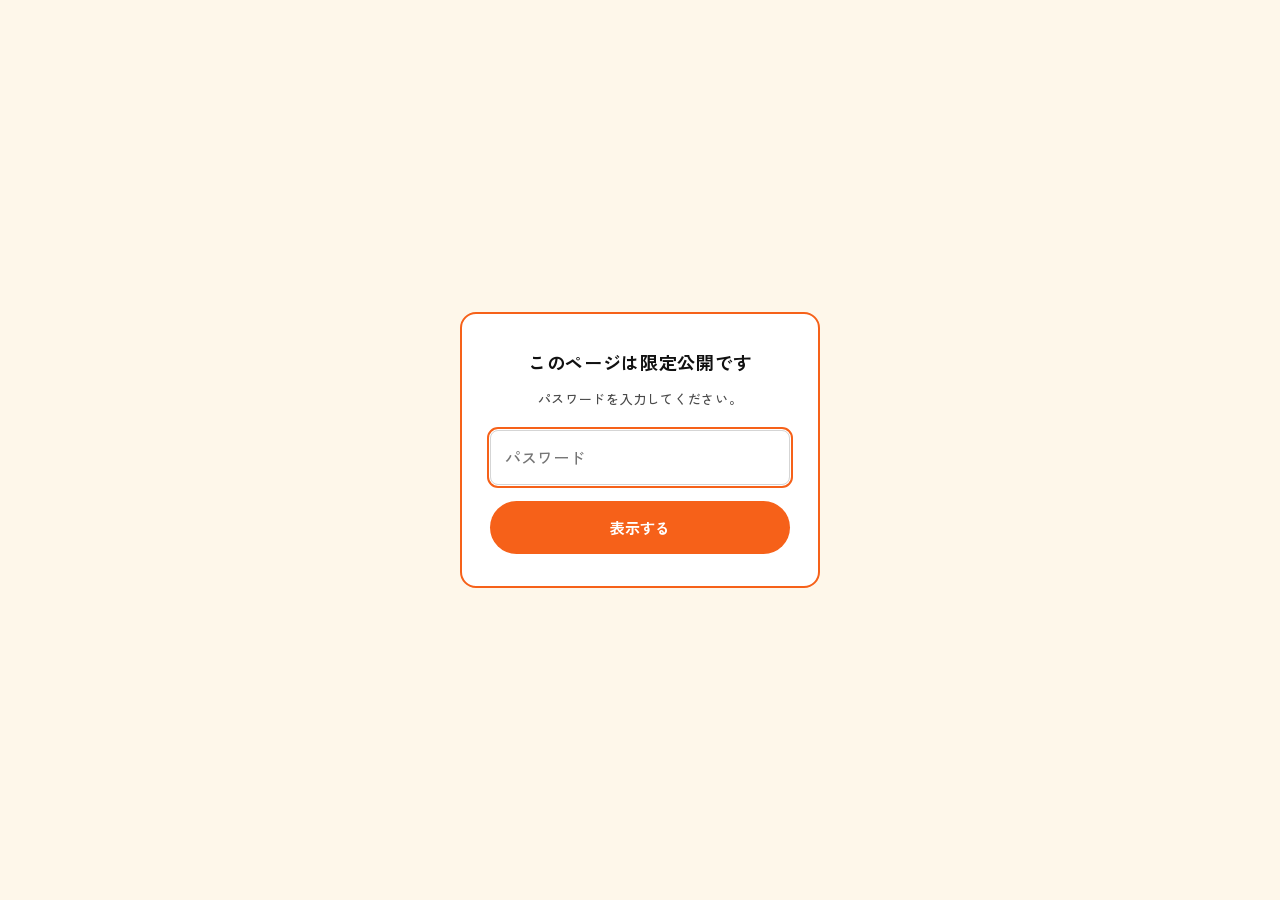
==== index.html @ 532c740f "ランディングページ制作課題の初回コミット" ====
<!DOCTYPE html>
<html lang="ja">

<head>
    <meta charset="UTF-8">
    <meta name="viewport" content="width=device-width, initial-scale=1">
    <meta http-equiv="Cache-Control" content="no-cache, no-store, must-revalidate">
    <meta http-equiv="Pragma" content="no-cache">
    <meta http-equiv="Expires" content="0">
    <!-- 限定公開のため検索エンジンには載せない -->
    <meta name="robots" content="noindex, nofollow">
    <title>キャリアトレーナーズ｜国家資格キャリアコンサルタント 実技試験対策</title>
    <meta name="description" content="国家資格キャリアコンサルタントの実技試験対策を、オンラインで1対1。50分の本番形式の練習と録画の振り返りで、合格に近づきます。">

    <!-- 和文は Zen Kaku Gothic New、数字は Inter（デザインの Google Sans Flex の代替） -->
    <link rel="preconnect" href="https://fonts.googleapis.com">
    <link rel="preconnect" href="https://fonts.gstatic.com" crossorigin>
    <link href="https://fonts.googleapis.com/css2?family=Inter:wght@400;700&family=Zen+Kaku+Gothic+New:wght@400;500;700;900&display=swap" rel="stylesheet">

    <!-- 簡易パスワードゲート（本体より先に読み込む） -->
    <link rel="stylesheet" href="css/components/gate.css?v=1">
    <script src="js/gate.js?v=1"></script>

    <!-- CSS は「土台 → レイアウト → 部品 → セクション」の順に読み込む -->
    <link rel="stylesheet" href="css/base/reset.css?v=2">
    <link rel="stylesheet" href="css/base/variables.css?v=2">
    <link rel="stylesheet" href="css/base/base.css?v=2">
    <link rel="stylesheet" href="css/layout/container.css?v=2">
    <link rel="stylesheet" href="css/layout/header.css?v=2">
    <link rel="stylesheet" href="css/layout/footer.css?v=2">
    <link rel="stylesheet" href="css/components/button.css?v=2">
    <link rel="stylesheet" href="css/components/section-title.css?v=2">
    <link rel="stylesheet" href="css/sections/hero.css?v=2">
    <link rel="stylesheet" href="css/sections/worry.css?v=2">
    <link rel="stylesheet" href="css/sections/solve.css?v=2">
    <link rel="stylesheet" href="css/sections/support.css?v=2">
    <link rel="stylesheet" href="css/sections/flow.css?v=2">
    <link rel="stylesheet" href="css/sections/plan.css?v=2">
    <link rel="stylesheet" href="css/sections/trainer.css?v=2">
    <link rel="stylesheet" href="css/sections/faq.css?v=2">
    <link rel="stylesheet" href="css/sections/schedule.css?v=2">
    <link rel="stylesheet" href="css/sections/cta.css?v=2">
    <link rel="stylesheet" href="css/sections/recruit.css">
</head>

<body>
    <!-- ======================================================================
         ヘッダー
         ====================================================================== -->
    <header class="header">
        <div class="header__inner">
            <a class="header__logo" href="#">キャリアトレーナーズ</a>

            <nav class="header__nav" id="global-nav" aria-label="メインナビゲーション">
                <ul class="header__list">
                    <li><a class="header__link" href="#flow">ご利用の流れ</a></li>
                    <li><a class="header__link" href="#plan">料金</a></li>
                    <li><a class="header__link" href="#faq">Q&amp;A</a></li>
                    <li><a class="header__link" href="#recruit">お問い合わせ</a></li>
                </ul>
                <a class="button button--pill header__cta" href="#cta">
                    <svg class="button__icon" viewBox="0 0 24 24" aria-hidden="true">
                        <path d="M10 11a4 4 0 1 0 0-8 4 4 0 0 0 0 8Z" />
                        <path d="M3 21v-1a6 6 0 0 1 6-6h2" />
                        <path d="M18 14v6M15 17h6" />
                    </svg>
                    登録してはじめる
                </a>
            </nav>

            <button class="header__toggle" type="button" aria-controls="global-nav" aria-expanded="false">
                <span class="header__toggle-bar"></span>
                <span class="header__toggle-bar"></span>
                <span class="header__toggle-bar"></span>
                <span class="visually-hidden">メニューを開く</span>
            </button>
        </div>
    </header>

    <main>
        <!-- ==================================================================
             ヒーロー
             ================================================================== -->
        <section class="hero">
            <img class="hero__photo" src="images/hero/hero.jpg" alt="オンラインで実技試験の練習をするキャリアコンサルタントと受講者" width="1920" height="1280">
            <div class="hero__shape" aria-hidden="true"></div>

            <!-- SPのみ。黄色い図形を下げても人物が隠れないよう、
                 hero.jpg から人物だけを切り抜いた画像を図形の上に重ねる -->
            <img class="hero__woman" src="images/hero/hero_woman.webp" alt="" aria-hidden="true" width="1326" height="859">

            <div class="hero__inner">
                <!-- 文字とブレースが一体の素材。文言は alt で読み上げ・検索に残す -->
                <img class="hero__brace" src="images/hero/hero-brace.svg" alt="国家資格キャリアコンサルタント 実技試験対策" width="385" height="150">

                <h1 class="hero__title">
                    <span class="hero__title-line">練習を<span class="hero__title-strong">重ねる</span>ほど、</span>
                    <span class="hero__title-line"><span class="hero__title-strong hero__title-accent">合格</span>が見えてくる。</span>
                </h1>
                <img class="hero__sparkle" src="images/hero/キラキラ.svg" alt="" width="125" height="148" aria-hidden="true">

                <ul class="hero__badges">
                    <li class="hero__badge">
                        <p class="hero__badge-label">いつでもどこでも</p>
                        <p class="hero__badge-value">オンライン<span class="hero__badge-unit">で</span></p>
                    </li>
                    <li class="hero__badge">
                        <p class="hero__badge-label">録画を見返して</p>
                        <p class="hero__badge-value">何度も復習</p>
                    </li>
                    <li class="hero__badge hero__badge--price">
                        <p class="hero__badge-label">3回プランなら</p>
                        <p class="hero__badge-value"><span class="num">¥3,333</span><span class="hero__badge-unit">/1回</span></p>
                    </li>
                </ul>
            </div>
        </section>

        <!-- ==================================================================
             こんなお悩み、ございませんか？
             ================================================================== -->
        <section class="worry">
            <div class="container">
                <h2 class="worry__title">
                    <span class="worry__title-highlight">
                        こんなお悩み、
                        <img class="worry__title-deco" src="images/common/title-wave_worry.svg" alt="" aria-hidden="true">
                    </span>
                    <br class="u-sp-only">ございませんか？
                </h2>

                <!-- PCは「大きなブロブ＋中央に2人」、SPは「女性のかたまり／男性のかたまり」の
                     上下2段。どちらの組み方にもできるよう、人物ごとにグループでくくっている -->
                <div class="worry__body">
                    <div class="worry__blob" aria-hidden="true"></div>

                    <div class="worry__group worry__group--woman">
                        <img class="worry__figure" src="images/worry/worry-woman.svg" alt="練習相手がいないことに悩む女性のイラスト" width="130" height="439">
                        <p class="worry__item worry__item--left">
                            <span class="worry__line">ロールプレイって一人じゃ</span><br>
                            <span class="worry__line">練習のしようがない…</span>
                        </p>
                        <p class="worry__item worry__item--left">
                            <span class="worry__line">勉強会に行きたいけど、</span><br>
                            <span class="worry__line">遠いし、日程も合わなくて</span>
                        </p>
                    </div>

                    <div class="worry__group worry__group--man">
                        <img class="worry__figure" src="images/worry/worry-man.svg" alt="本番に不安を感じる男性のイラスト" width="136" height="454">
                        <p class="worry__item worry__item--right">
                            <span class="worry__line">自分の傾聴、これであってる？</span><br>
                            <span class="worry__line">誰かに見てほしい</span>
                        </p>
                        <p class="worry__item worry__item--right">
                            <span class="worry__line">本番でちゃんと話せるか、</span><br>
                            <span class="worry__line">正直怖い</span>
                        </p>
                    </div>
                </div>
            </div>
        </section>

        <!-- ==================================================================
             お悩み解決の帯
             ================================================================== -->
        <section class="solve has-notch is-rounded-top">
            <img class="solve__bulb" src="images/common/solve-bulb.svg" alt="" width="34" height="49" aria-hidden="true">
            <span class="solve__rivet solve__rivet--left" aria-hidden="true"></span>
            <span class="solve__rivet solve__rivet--right" aria-hidden="true"></span>
            <p class="solve__text">そのお悩み、<br class="u-sp-only"><span class="solve__brand">キャリアトレーナーズ</span>が解決します！</p>
        </section>

        <!-- ==================================================================
             実技試験対策（3つの強み）
             ================================================================== -->
        <section class="support has-notch has-notch-top is-rounded-top" id="support">
            <div class="container">
                <div class="support__heading">
                    <!-- 文字とあしらいが一体の素材。文言は alt で読み上げ・検索に残す -->
                    <img class="support__eyebrow" src="images/support/support-eyebrow.svg" alt="気軽に" width="175" height="118">
                    <h2 class="support__title">実技試験対策</h2>
                    <p class="support__lead"><span class="support__lead-line">「合格」を確信に変える、</span><span class="support__lead-line">実践型オンライントレーニングを提供します</span></p>
                </div>

                <ul class="support__cards">
                    <li class="support__card">
                        <img class="support__card-image" src="images/support/support-01.jpg" alt="自宅のリビングでノートパソコンに向かう女性" width="749" height="500" loading="lazy">
                        <div class="support__card-body">
                            <h3 class="support__card-title">自宅・空き時間で</h3>
                            <p class="support__card-text">いつでも・どこでも、自分のライフスタイルに合わせて効率よく受講できます。</p>
                        </div>
                    </li>
                    <li class="support__card">
                        <img class="support__card-image" src="images/support/support-02.jpg" alt="資料を手に説明するキャリアコンサルタント" width="750" height="500" loading="lazy">
                        <div class="support__card-body">
                            <h3 class="support__card-title">1対1で実技練習</h3>
                            <p class="support__card-text">経験豊富な国家資格キャリアコンサルタントが、本番形式でより実践的な練習を行います。</p>
                        </div>
                    </li>
                    <li class="support__card">
                        <img class="support__card-image" src="images/support/support-03.jpg" alt="タブレットで録画を見返す男性" width="750" height="500" loading="lazy">
                        <div class="support__card-body">
                            <h3 class="support__card-title">録画で振り返り</h3>
                            <p class="support__card-text">録画と講師からのフィードバックで練習を振り返り。次へ繋げるには復習が大切です。</p>
                        </div>
                    </li>
                </ul>

                <div class="support__banner-wrap">
                    <div class="support__banner">
                        <p class="support__banner-text"><span class="support__lead-line">キャリアコンサルティング協議会、</span><span class="support__lead-line">JCDA の両団体の実技試験に対応しています</span></p>
                    </div>
                    <img class="support__banner-illust" src="images/support/support-people.svg" alt="" width="253" height="292" aria-hidden="true" loading="lazy">
                </div>
            </div>
        </section>

        <!-- ==================================================================
             ご利用の流れ
             ================================================================== -->
        <section class="flow" id="flow">
            <div class="container">
                <h2 class="section-title section-title--marker">
                    ご利用の流れ
                    <img class="section-title__deco" src="images/common/title-marker.svg" alt="" aria-hidden="true">
                </h2>

                <!-- 矢印・人物・楕円は Figma のパスをそのままSVGに、文字はHTMLで重ねる -->
                <div class="flow__figure">
                    <div class="flow__diagram">
                        <p class="flow__tag">
                            まずはご登録
                            <span class="flow__tag-note">初めての方はご登録から</span>
                        </p>

                        <div class="flow__art-wrap">
                            <p class="flow__lead"><span class="flow__lead-line">繰り返しの練習で、</span><span class="flow__lead-line">合格へグッと近づく。</span></p>

                            <!-- ラベルはSVG内の楕円の中心に重ねる。基準はこの枠 -->
                            <div class="flow__art-frame">
                                <!-- SPは配置を組み替えた専用の図に差し替える -->
                                <picture>
                                    <source media="(max-width: 767px)" srcset="images/flow/flow-sp.svg" width="402" height="471">
                                    <img class="flow__art" src="images/flow/flow-art.svg" alt="" width="1000" height="645" aria-hidden="true" loading="lazy">
                                </picture>

                                <ol class="flow__steps">
                                    <li class="flow__step flow__step--1">
                                        <span class="flow__step-head"><span class="num flow__step-num">1</span>予約</span>
                                        <span class="flow__step-note">日時を選ぶ</span>
                                    </li>
                                    <li class="flow__step flow__step--2">
                                        <span class="flow__step-head"><span class="num flow__step-num">2</span>講師とマッチ</span>
                                        <span class="flow__step-note">URLが届く</span>
                                    </li>
                                    <li class="flow__step flow__step--3">
                                        <span class="flow__step-head"><span class="num flow__step-num">3</span>練習</span>
                                        <span class="flow__step-note">50分・本番形式</span>
                                    </li>
                                    <li class="flow__step flow__step--4">
                                        <span class="flow__step-head"><span class="num flow__step-num">4</span>振り返り</span>
                                        <span class="flow__step-note">フィードバックと<br>録画で振り返り</span>
                                    </li>
                                </ol>
                            </div>
                        </div>
                    </div>
                </div>
            </div>
        </section>

        <!-- ==================================================================
             プラン・料金
             ================================================================== -->
        <section class="plan has-notch has-notch-top is-rounded-top" id="plan">
            <div class="container">
                <h2 class="section-title section-title--wave">
                    プラン・料金
                    <img class="section-title__deco" src="images/common/title-wave.svg" alt="" aria-hidden="true">
                </h2>

                <div class="plan__cards">
                    <article class="plan__card">
                        <img class="plan__deco plan__deco--left" src="images/plan/plan-deco-left.svg" alt="" width="191" height="272" aria-hidden="true" loading="lazy">
                        <h3 class="plan__name">単発プラン</h3>
                        <p class="plan__price">
                            <span class="num plan__price-amount">5,000</span><span class="plan__price-unit">円</span><span class="plan__price-times">/1回</span>
                        </p>
                        <ul class="plan__list">
                            <li>オンライン実技演習50分（1回）</li>
                            <li>講師との相互フィードバック</li>
                            <li>録画で振り返り</li>
                        </ul>
                        <p class="plan__action">
                            <a class="button button--block" href="#cta">登録してはじめる</a>
                        </p>
                    </article>

                    <article class="plan__card plan__card--recommended">
                        <img class="plan__badge" src="images/common/おすすめマーク.svg" alt="おすすめ" width="127" height="127">
                        <h3 class="plan__name">3回プラン</h3>
                        <p class="plan__price">
                            <span class="num plan__price-amount">10,000</span><span class="plan__price-unit">円</span><span class="plan__price-times">/3回</span>
                        </p>
                        <ul class="plan__list">
                            <li>オンライン実技演習50分×3回</li>
                            <li>講師との相互フィードバック</li>
                            <li>録画で振り返り</li>
                            <li>練習を重ねて着実に合格へ</li>
                        </ul>
                        <p class="plan__action">
                            <a class="button button--block button--block-accent" href="#cta">登録してはじめる</a>
                        </p>
                        <img class="plan__deco plan__deco--steps" src="images/plan/plan-deco-steps.svg" alt="" width="277" height="146" aria-hidden="true" loading="lazy">
                    </article>
                </div>
            </div>
        </section>

        <!-- ==================================================================
             講師紹介
             ================================================================== -->
        <section class="trainer" id="trainer">
            <div class="container">
                <h2 class="section-title section-title--marker">
                    講師紹介
                    <img class="section-title__deco" src="images/common/title-marker.svg" alt="" aria-hidden="true">
                </h2>
                <p class="section-lead">本番を知る講師が、あなたの練習相手です</p>

                <div class="trainer__carousel" data-carousel data-carousel-sp-start="1">
                    <button class="trainer__arrow trainer__arrow--prev" type="button" data-carousel-prev>
                        <span class="visually-hidden">前の講師を見る</span>
                    </button>

                    <div class="trainer__viewport">
                        <ul class="trainer__list" data-carousel-track>
                            <li class="trainer__item">
                                <article class="trainer__card">
                                    <img class="trainer__photo" src="images/trainer/trainer-01.jpg" alt="講師Aの顔写真" width="440" height="440" loading="lazy">
                                    <h3 class="trainer__name">講師A</h3>
                                    <p class="trainer__comment">「講師コメント講師コメント講師コメント講師コメント講師コメント講師コメ」</p>
                                </article>
                            </li>
                            <li class="trainer__item">
                                <article class="trainer__card">
                                    <img class="trainer__photo" src="images/trainer/trainer-02.jpg" alt="佐藤 奈緒子講師の顔写真" width="341" height="341" loading="lazy">
                                    <h3 class="trainer__name">佐藤　奈緒子</h3>
                                    <p class="trainer__comment">「講師コメント講師コメント講師コメント講師コメント講師コメント講師コメ」</p>
                                </article>
                            </li>
                            <li class="trainer__item">
                                <article class="trainer__card">
                                    <img class="trainer__photo" src="images/trainer/trainer-03.jpg" alt="講師Bの顔写真" width="320" height="320" loading="lazy">
                                    <h3 class="trainer__name">講師B</h3>
                                    <p class="trainer__comment">「講師コメント講師コメント講師コメント講師コメント講師コメント講師コメ」</p>
                                </article>
                            </li>
                        </ul>
                    </div>

                    <button class="trainer__arrow trainer__arrow--next" type="button" data-carousel-next>
                        <span class="visually-hidden">次の講師を見る</span>
                    </button>
                </div>
            </div>
        </section>

        <!-- ==================================================================
             よくある質問
             ================================================================== -->
        <section class="faq has-notch has-notch-top is-rounded-top" id="faq">
            <img class="faq__back" src="images/common/Q&amp;A_back.svg" alt="" aria-hidden="true" loading="lazy">
            <div class="container container--narrow">
                <h2 class="faq__title">
                    よくある質問
                    <img class="faq__title-icon" src="images/common/faq-icon.svg" alt="" width="111" height="90" aria-hidden="true">
                </h2>
                <p class="section-lead">はじめての方が気になりやすい点をまとめました</p>

                <div class="faq__list">
                    <details class="faq__item" open>
                        <summary class="faq__question">
                            <span class="faq__mark faq__mark--q" aria-hidden="true">Q</span>
                            スマホやタブレットでも参加できますか？
                            <svg class="faq__chevron" viewBox="0 0 24 24" aria-hidden="true">
                                <path d="m6 9 6 6 6-6" />
                            </svg>
                        </summary>
                        <div class="faq__answer">
                            <span class="faq__mark faq__mark--a" aria-hidden="true">A</span>
                            <p>実技試験では相談者を尊重する態度などを含めた所作も問われるポイントのひとつです。スマホではなくPCやタブレットなどのモニターの大きいデバイスをお使いください。</p>
                        </div>
                    </details>

                    <details class="faq__item">
                        <summary class="faq__question">
                            <span class="faq__mark faq__mark--q" aria-hidden="true">Q</span>
                            1回だけの利用でも大丈夫ですか？
                            <svg class="faq__chevron" viewBox="0 0 24 24" aria-hidden="true">
                                <path d="m6 9 6 6 6-6" />
                            </svg>
                        </summary>
                        <div class="faq__answer">
                            <span class="faq__mark faq__mark--a" aria-hidden="true">A</span>
                            <p>はい、単発プランをご用意しています。まずは1回試していただき、続けたい場合に3回プランへお切り替えいただけます。</p>
                        </div>
                    </details>

                    <details class="faq__item">
                        <summary class="faq__question">
                            <span class="faq__mark faq__mark--q" aria-hidden="true">Q</span>
                            1回の練習はどのくらいの時間ですか？
                            <svg class="faq__chevron" viewBox="0 0 24 24" aria-hidden="true">
                                <path d="m6 9 6 6 6-6" />
                            </svg>
                        </summary>
                        <div class="faq__answer">
                            <span class="faq__mark faq__mark--a" aria-hidden="true">A</span>
                            <p>1回あたり50分です。本番形式のロールプレイに加えて、講師との相互フィードバックの時間を含みます。</p>
                        </div>
                    </details>
                </div>
            </div>
        </section>

        <!-- ==================================================================
             試験日程
             ================================================================== -->
        <section class="schedule" id="schedule">
            <div class="container">
                <h2 class="section-title section-title--marker">
                    試験日程
                    <img class="section-title__deco" src="images/common/title-marker.svg" alt="" aria-hidden="true">
                </h2>
                <p class="section-lead">受ける日が決まれば、あとは練習を重ねるだけ。<br class="u-sp-only">まずは日程の確認から。</p>

                <div class="schedule__cards">
                    <!-- SPでは直近の1枚だけ開いた状態にし、もう片方は押すと開く。
                         PCは script.js が常に open を維持するので2枚とも開いたまま -->
                    <details class="schedule__card" data-schedule-card open>
                        <summary class="schedule__card-head">
                            <h3 class="schedule__card-title">
                                <svg class="schedule__card-icon" viewBox="0 0 24 24" aria-hidden="true">
                                    <rect x="3" y="5" width="18" height="16" rx="2" />
                                    <path d="M3 10h18M8 3v4M16 3v4" />
                                </svg>
                                第32回試験日程
                            </h3>
                        </summary>
                        <div class="schedule__card-body">
                            <div class="schedule__row">
                                <p class="schedule__exam">学科・論述試験</p>
                                <div class="schedule__detail">
                                    <span class="schedule__tag">両団体共通</span>
                                    <p class="schedule__date"><span class="schedule__date-year"><span class="num">2026</span>年</span> <span class="num">7</span>月<span class="num">5</span>日<span class="schedule__date-day">（日）</span></p>
                                </div>
                            </div>

                            <div class="schedule__row">
                                <p class="schedule__exam">実技面接試験</p>
                                <div class="schedule__detail">
                                    <div class="schedule__detail-line">
                                        <a class="schedule__tag schedule__tag--link" href="https://www.career-kentei.org/" target="_blank" rel="noopener">
                                            キャリアコンサルティング協議会
                                            <svg class="schedule__tag-icon" viewBox="0 0 24 24" aria-hidden="true">
                                                <path d="M14 4h6v6M20 4l-8 8" />
                                                <path d="M18 14v5a1 1 0 0 1-1 1H5a1 1 0 0 1-1-1V7a1 1 0 0 1 1-1h5" />
                                            </svg>
                                        </a>
                                        <p class="schedule__dates"><span class="num">7/10・11・12・18・19・20</span></p>
                                    </div>
                                    <div class="schedule__detail-line">
                                        <a class="schedule__tag schedule__tag--link" href="https://www.jcda-careerex.org/" target="_blank" rel="noopener">
                                            JCDA
                                            <svg class="schedule__tag-icon" viewBox="0 0 24 24" aria-hidden="true">
                                                <path d="M14 4h6v6M20 4l-8 8" />
                                                <path d="M18 14v5a1 1 0 0 1-1 1H5a1 1 0 0 1-1-1V7a1 1 0 0 1 1-1h5" />
                                            </svg>
                                        </a>
                                        <p class="schedule__dates"><span class="num">7/11・12・18・19</span></p>
                                    </div>
                                </div>
                            </div>
                        </div>
                    </details>

                    <details class="schedule__card" data-schedule-card>
                        <summary class="schedule__card-head">
                            <h3 class="schedule__card-title">
                                <svg class="schedule__card-icon" viewBox="0 0 24 24" aria-hidden="true">
                                    <rect x="3" y="5" width="18" height="16" rx="2" />
                                    <path d="M3 10h18M8 3v4M16 3v4" />
                                </svg>
                                第33回試験日程
                            </h3>
                        </summary>
                        <div class="schedule__card-body">
                            <div class="schedule__row">
                                <p class="schedule__exam">学科・論述試験</p>
                                <div class="schedule__detail">
                                    <span class="schedule__tag">両団体共通</span>
                                    <p class="schedule__date"><span class="schedule__date-year"><span class="num">2026</span>年</span> <span class="num">11</span>月<span class="num">1</span>日<span class="schedule__date-day">（日）</span></p>
                                </div>
                            </div>

                            <div class="schedule__row">
                                <p class="schedule__exam">実技面接試験</p>
                                <div class="schedule__detail">
                                    <div class="schedule__detail-line">
                                        <a class="schedule__tag schedule__tag--link" href="https://www.career-kentei.org/" target="_blank" rel="noopener">
                                            キャリアコンサルティング協議会
                                            <svg class="schedule__tag-icon" viewBox="0 0 24 24" aria-hidden="true">
                                                <path d="M14 4h6v6M20 4l-8 8" />
                                                <path d="M18 14v5a1 1 0 0 1-1 1H5a1 1 0 0 1-1-1V7a1 1 0 0 1 1-1h5" />
                                            </svg>
                                        </a>
                                        <p class="schedule__dates"><span class="num">11/7・8・13・14・15・21・22</span></p>
                                    </div>
                                    <div class="schedule__detail-line">
                                        <a class="schedule__tag schedule__tag--link" href="https://www.jcda-careerex.org/" target="_blank" rel="noopener">
                                            JCDA
                                            <svg class="schedule__tag-icon" viewBox="0 0 24 24" aria-hidden="true">
                                                <path d="M14 4h6v6M20 4l-8 8" />
                                                <path d="M18 14v5a1 1 0 0 1-1 1H5a1 1 0 0 1-1-1V7a1 1 0 0 1 1-1h5" />
                                            </svg>
                                        </a>
                                        <p class="schedule__dates"><span class="num">11/7・8・14・15</span></p>
                                    </div>
                                </div>
                            </div>
                        </div>
                    </details>
                </div>

                <p class="schedule__note">※実技面接は団体により日程・会場が異なります。最新の日程・会場は各団体の公式サイトをご確認ください。</p>
            </div>
        </section>

        <!-- ==================================================================
             クロージングCTA
             ================================================================== -->
        <section class="cta" id="cta">
            <!-- 重なり順は「黄色 → イラスト → テキスト」。DOMの並びがそのまま描画順になる -->
            <div class="cta__bg" aria-hidden="true"></div>
            <img class="cta__illust" src="images/cta/cta-illust.svg" alt="" width="712" height="485" aria-hidden="true" loading="lazy">

            <div class="cta__inner">
                <p class="cta__eyebrow">さっそく、はじめましょう</p>
                <p class="cta__title">練習を重ねるほど、<br><span class="cta__title-accent">合格が見えてくる。</span></p>

                <p class="cta__action">
                    <a class="button button--hero" href="#recruit">
                        <svg class="button__icon" viewBox="0 0 24 24" aria-hidden="true">
                            <path d="M10 11a4 4 0 1 0 0-8 4 4 0 0 0 0 8Z" />
                            <path d="M3 21v-1a6 6 0 0 1 6-6h2" />
                            <path d="M18 14v6M15 17h6" />
                        </svg>
                        登録してはじめる
                    </a>
                </p>

                <p class="cta__note">
                    <svg class="cta__note-icon" viewBox="0 0 24 24" aria-hidden="true">
                        <circle cx="12" cy="12" r="9" />
                        <path d="M9.5 9a2.5 2.5 0 1 1 3.2 2.4c-.5.2-.7.6-.7 1.1v.5M12 16.5v.5" />
                    </svg>
                    ご不明な点は <a class="cta__note-link" href="#recruit">お問い合わせフォーム</a> から
                </p>
            </div>
        </section>

        <!-- ==================================================================
             リクルート
             ================================================================== -->
        <section class="recruit" id="recruit">
            <div class="recruit__inner">
                <p class="recruit__badge">お知らせ</p>

                <div class="recruit__body">
                    <h2 class="recruit__title">キャリアコンサルタントの方へ</h2>
                    <p class="recruit__text">
                        国家資格キャリアコンサルタント所持者の皆様。<br>
                        私たちキャリアトレーナーズは講師として一緒にご活躍いただける方を募集しています。
                    </p>
                </div>

                <p class="recruit__action">
                    <a class="button button--pill-outline" href="mailto:info@example.com">
                        <svg class="button__icon" viewBox="0 0 24 24" aria-hidden="true">
                            <rect x="3" y="5" width="18" height="14" rx="2" />
                            <path d="m3 7 9 6 9-6" />
                        </svg>
                        お問い合わせ
                    </a>
                </p>
            </div>
        </section>
    </main>

    <!-- ======================================================================
         フッター
         ====================================================================== -->
    <footer class="footer">
        <div class="footer__inner">
            <div class="footer__brand">
                <p class="footer__logo">キャリアトレーナーズ</p>
                <p class="footer__description">
                    国家資格キャリアコンサルタント実技試験の<br>
                    オンライン練習プラットフォーム
                </p>
                <ul class="footer__social">
                    <li>
                        <a class="footer__social-link" href="https://www.instagram.com/" target="_blank" rel="noopener">
                            <svg class="footer__social-icon" viewBox="0 0 24 24" aria-hidden="true">
                                <rect x="3" y="3" width="18" height="18" rx="5" />
                                <circle cx="12" cy="12" r="4" />
                                <path d="M17.5 6.5h.01" />
                            </svg>
                            <span class="visually-hidden">Instagram</span>
                        </a>
                    </li>
                    <li>
                        <a class="footer__social-link" href="https://x.com/" target="_blank" rel="noopener">
                            <svg class="footer__social-icon" viewBox="0 0 24 24" aria-hidden="true">
                                <rect x="3" y="3" width="18" height="18" rx="3" />
                                <path d="m8 8 8 8M16 8l-8 8" />
                            </svg>
                            <span class="visually-hidden">X</span>
                        </a>
                    </li>
                </ul>
            </div>

            <div class="footer__actions">
                <a class="button button--pill" href="#cta">
                    <svg class="button__icon" viewBox="0 0 24 24" aria-hidden="true">
                        <path d="M10 11a4 4 0 1 0 0-8 4 4 0 0 0 0 8Z" />
                        <path d="M3 21v-1a6 6 0 0 1 6-6h2" />
                        <path d="M18 14v6M15 17h6" />
                    </svg>
                    登録してはじめる
                </a>
                <a class="button button--pill-outline" href="mailto:info@example.com">
                    <svg class="button__icon" viewBox="0 0 24 24" aria-hidden="true">
                        <rect x="3" y="5" width="18" height="14" rx="2" />
                        <path d="m3 7 9 6 9-6" />
                    </svg>
                    お問い合わせ
                </a>
            </div>
        </div>
    </footer>

    <script src="js/script.js"></script>
</body>

</html>
---- css/components/gate.css ----
/*
 * 簡易パスワードゲートの見た目
 * js/gate.js とセットで使う。
 */

/* ロック中はページ本体を隠し、背後のスクロールも止める */
html.is-locked body > *:not(#gate) {
  display: none !important;
}

html.is-locked,
html.is-locked body {
  overflow: hidden;
  height: 100%;
}

#gate {
  position: fixed;
  inset: 0;
  z-index: 9999;
  display: flex;
  align-items: center;
  justify-content: center;
  padding: 24px;
  background: var(--color-bg, #fef7ea);
}

.gate__box {
  width: 100%;
  max-width: 360px;
  padding: 32px 28px;
  border: 2px solid var(--color-orange, #f66119);
  border-radius: 16px;
  background: var(--color-white, #fff);
  text-align: center;
  font-family: var(--font-base, sans-serif);
}

.gate__title {
  margin-bottom: 8px;
  font-size: 18px;
  font-weight: 700;
  color: var(--color-text, #111);
}

.gate__lead {
  margin-bottom: 20px;
  font-size: 13px;
  color: var(--color-text-muted, #4a4a4a);
}

.gate__input {
  width: 100%;
  padding: 12px 14px;
  border: 1px solid #d5d5d5;
  border-radius: 8px;
  font-size: 16px; /* iOS で自動ズームさせないため 16px 以上 */
  font-family: inherit;
}

.gate__input:focus {
  outline: 2px solid var(--color-orange, #f66119);
  outline-offset: 1px;
}

.gate__error {
  margin-top: 10px;
  font-size: 13px;
  color: #d02b2b;
}

.gate__button {
  width: 100%;
  margin-top: 16px;
  padding: 13px;
  border: none;
  border-radius: 999px;
  background: var(--color-orange, #f66119);
  color: #fff;
  font-size: 15px;
  font-weight: 700;
  font-family: inherit;
  cursor: pointer;
}

.gate__button:hover {
  opacity: 0.85;
}
---- css/base/variables.css ----
@charset "UTF-8";

/* ==========================================================================
   デザイントークン
   Figmaデザイン（LP_pc_2）から取得した値をここに集約する。
   色やサイズを変えたいときは、原則このファイルだけを編集すれば済むようにしている。
   ========================================================================== */

:root {
    /* --- 色: ベース ------------------------------------------------------ */
    --color-bg: #fef7ea;           /* ページ全体のクリーム地 */
    --color-text: #111111;
    --color-text-muted: #4a4a4a;
    --color-white: #ffffff;
    --color-card: #fefbf9;         /* カードの地色（わずかに暖色） */

    /* --- 色: イエロー系 -------------------------------------------------- */
    --color-yellow: #fed86e;        /* 実技試験対策 / プラン / FAQ の背景帯 */
    --color-yellow-deep: #fcce61;   /* ヒーローの斜めの縁に重なる濃い方 */
    --color-yellow-cta: #fed65c;    /* クロージングCTAの背景帯 */
    --color-yellow-footer: #fef2bb; /* フッター */
    --color-yellow-marker: #f3cf60; /* 見出しの黄色マーカー */

    /* --- 色: オレンジ系（アクセント） ------------------------------------ */
    --color-orange: #f66119;        /* ボタン・カードの枠線 */
    --color-orange-deep: #ff5300;   /* ヒーローのバッジ文字・ご利用の流れの枠線 */
    --color-orange-soft: #f59267;   /* 「おすすめ」バッジ・流れ図の楕円 */
    --color-peach: #ffd6bd;         /* Figma変数「ベースカラー新」 */
    --color-peach-light: #fdf0e4;   /* ヒーローのバッジ地色 */

    /* --- 色: グリーン系（あしらい） -------------------------------------- */
    --color-teal: #2a9d8f;          /* Figma変数「あしらい」 */
    --color-teal-light: #44c3ac;    /* 「お悩み解決」の帯 */
    --color-teal-pale: #b7e4dc;     /* 「両団体共通」タグ */

    /* --- 影 -------------------------------------------------------------- */
    --shadow-button: 4px 4px 0 rgba(0, 0, 0, 0.5);
    --shadow-button-accent: 4px 4px 0 rgba(255, 225, 0, 0.8);
    --shadow-card: 0 2px 12px rgba(0, 0, 0, 0.06);

    /* --- 書体 ------------------------------------------------------------ */
    /* 和文: Zen Kaku Gothic New / 数字: Inter（デザイン上の Google Sans Flex の代替） */
    --font-base: "Zen Kaku Gothic New", "Hiragino Kaku Gothic ProN", "Yu Gothic",
        "Meiryo", sans-serif;
    --font-number: "Inter", var(--font-base);

    --weight-regular: 400;
    --weight-medium: 500;
    --weight-bold: 700;
    --weight-black: 900;

    /* --- レイアウト ------------------------------------------------------ */
    --container-width: 1160px;   /* PCデザインのコンテンツ幅（1440 - 左右140） */
    --container-gutter: 24px;    /* SPでの左右余白 */
    --header-height: 105px;      /* ヘッダー本体。細くしたいときはここを変える */
    --header-gap: 20px;          /* ヘッダーとヒーローの間のクリーム余白 */
    --section-radius: 30px;      /* 背景帯の角丸 */
    --notch-size: 160px;         /* セクション境界の▼の幅（半分）。カンプ実測 320×83 */

    /* --- 動き ------------------------------------------------------------ */
    --transition: 0.25s ease;
}

/* SPではヘッダーを圧縮し、余白も詰める */
@media (max-width: 767px) {
    :root {
        --header-height: 64px;
        --header-gap: 0px;
        --section-radius: 20px;
        --notch-size: 40px;
    }
}
---- css/base/base.css ----
@charset "UTF-8";

/* ==========================================================================
   ベース
   要素そのものに対する既定スタイル。クラスを付けなくても効く範囲だけを置く。
   ========================================================================== */

body {
    background-color: var(--color-bg);
    color: var(--color-text);
    font-family: var(--font-base);
    font-size: 16px;
    font-weight: var(--weight-medium);
    line-height: 1.8;
    letter-spacing: 0.04em;
    -webkit-font-smoothing: antialiased;
    text-rendering: optimizeLegibility;
    overflow-x: hidden;
}

/* デザイン上、数字は和文より字幅の締まった書体を使う */
.num {
    font-family: var(--font-number);
    font-weight: var(--weight-bold);
    letter-spacing: 0.02em;
}

/* キーボード操作時のフォーカスははっきり見せる */
:focus-visible {
    outline: 3px solid var(--color-orange);
    outline-offset: 3px;
}

/* スマホ版だけ表示（改行用の<br>などに使う） */
.u-sp-only {
    display: none;
}

@media (max-width: 767px) {
    .u-sp-only {
        display: inline;
    }
}

/* 読み上げには残すが画面には出さない要素（複雑な図版の代替テキストなど） */
.visually-hidden {
    position: absolute;
    width: 1px;
    height: 1px;
    margin: -1px;
    padding: 0;
    overflow: hidden;
    clip-path: inset(50%);
    white-space: nowrap;
    border: 0;
}
---- css/layout/container.css ----
@charset "UTF-8";

/* ==========================================================================
   コンテナ
   PCデザインのコンテンツ幅1160pxを中央寄せする、全セクション共通の器。
   ========================================================================== */

/* 左右の余白ぶんを足しておき、PCでは中身がちょうど1160pxになるようにする */
.container {
    width: 100%;
    max-width: calc(var(--container-width) + var(--container-gutter) * 2);
    margin-inline: auto;
    padding-inline: var(--container-gutter);
}

/* FAQなど、本文幅をやや狭く取るセクション用 */
.container--narrow {
    max-width: calc(1020px + var(--container-gutter) * 2);
}

/* ==========================================================================
   セクション境界の装飾
   背景帯の角丸と、下辺中央から次のセクションへ突き出す▼をまとめて扱う。
   ========================================================================== */

/* 背景帯の上辺を角丸にする */
.is-rounded-top {
    border-top-left-radius: var(--section-radius);
    border-top-right-radius: var(--section-radius);
}

/* 下辺中央の▼。色は各セクションで --notch-color に指定する */
.has-notch {
    position: relative;
    /* 次のセクションの背景に塗りつぶされないよう、重なり順を上げる */
    z-index: 1;
}

.has-notch::after {
    content: "";
    position: absolute;
    top: 100%;
    left: 50%;
    width: 0;
    height: 0;
    border-top: calc(var(--notch-size) * 0.47) solid var(--notch-color);
    border-right: var(--notch-size) solid transparent;
    border-left: var(--notch-size) solid transparent;
    transform: translateX(-50%);
    pointer-events: none;
}

/* 上辺中央に食い込む▼。前のセクションの色を --notch-top-color に指定する */
.has-notch-top {
    position: relative;
}

.has-notch-top::before {
    content: "";
    position: absolute;
    top: 0;
    left: 50%;
    width: 0;
    height: 0;
    border-top: calc(var(--notch-size) * 0.47) solid var(--notch-top-color);
    border-right: var(--notch-size) solid transparent;
    border-left: var(--notch-size) solid transparent;
    transform: translateX(-50%);
    pointer-events: none;
}
---- css/layout/header.css ----
@charset "UTF-8";

/* ==========================================================================
   ヘッダー
   PCはロゴ・ナビ・CTAの横並び。SPはロゴ＋ハンバーガーで、開くとドロワーが降りる。
   ========================================================================== */

.header {
    position: sticky;
    top: 0;
    z-index: 100;
    height: var(--header-height);
    /* ヒーローとの間のクリーム余白。ヘッダー本体の高さとは分けて持つ */
    margin-bottom: var(--header-gap);
    background-color: var(--color-bg);
}

.header__inner {
    display: flex;
    align-items: center;
    justify-content: space-between;
    height: 100%;
    max-width: calc(1080px + var(--container-gutter) * 2);
    margin-inline: auto;
    padding-inline: var(--container-gutter);
}

.header__logo {
    flex-shrink: 0;
    font-size: 22px;
    font-weight: var(--weight-bold);
    letter-spacing: 0.05em;
    white-space: nowrap;
}

/* ナビとCTAはPCでは一列に並べる（SPではドロワー内で縦積みに切り替える） */
.header__nav {
    display: flex;
    align-items: center;
    margin-left: auto;
}

.header__list {
    display: flex;
    align-items: center;
    gap: 30px;
}

.header__link {
    font-size: 16px;
    font-weight: var(--weight-medium);
    letter-spacing: 0.06em;
    white-space: nowrap;
    transition: color var(--transition);
}

.header__link:hover {
    color: var(--color-orange);
}

.header__cta {
    flex-shrink: 0;
    margin-left: 32px;
}

/* --- ハンバーガー（SPのみ表示） ----------------------------------------- */
.header__toggle {
    display: none;
    position: relative;
    width: 28px;
    height: 20px;
    margin-left: 16px;
}

.header__toggle-bar {
    position: absolute;
    left: 0;
    width: 100%;
    height: 2px;
    background-color: var(--color-text);
    transition: transform var(--transition), opacity var(--transition);
}

.header__toggle-bar:nth-child(1) {
    top: 0;
}

.header__toggle-bar:nth-child(2) {
    top: 9px;
}

.header__toggle-bar:nth-child(3) {
    top: 18px;
}

/* 開いているあいだは×に変形させる */
.header__toggle[aria-expanded="true"] .header__toggle-bar:nth-child(1) {
    transform: translateY(9px) rotate(45deg);
}

.header__toggle[aria-expanded="true"] .header__toggle-bar:nth-child(2) {
    opacity: 0;
}

.header__toggle[aria-expanded="true"] .header__toggle-bar:nth-child(3) {
    transform: translateY(-9px) rotate(-45deg);
}

@media (max-width: 767px) {
    .header__inner {
        padding-inline: 16px;
    }

    .header__logo {
        font-size: 17px;
    }

    .header__toggle {
        display: block;
    }

    /* ナビはドロワーとして画面幅いっぱいに降ろす */
    .header__nav {
        position: absolute;
        top: 100%;
        right: 0;
        left: 0;
        display: block;
        max-height: 0;
        margin-left: 0;
        overflow: hidden;
        background-color: var(--color-bg);
        box-shadow: 0 12px 20px rgba(0, 0, 0, 0.08);
        transition: max-height var(--transition);
    }

    .header__nav[data-open="true"] {
        max-height: 420px;
    }

    .header__list {
        flex-direction: column;
        align-items: stretch;
        gap: 0;
    }

    .header__link {
        display: block;
        padding: 16px 20px;
        border-bottom: 1px solid rgba(0, 0, 0, 0.08);
        font-size: 15px;
    }

    .header__cta {
        margin: 16px 20px 20px;
    }
}
---- css/layout/footer.css ----
@charset "UTF-8";

/* ==========================================================================
   フッター
   左にロゴ・説明・SNS、右に2つのボタンを縦積みする。
   ========================================================================== */

.footer {
    padding: 74px 0 233px;
    background-color: var(--color-yellow-footer);
}

.footer__inner {
    display: flex;
    align-items: flex-start;
    justify-content: space-between;
    gap: 40px;
    max-width: calc(1080px + var(--container-gutter) * 2);
    margin-inline: auto;
    padding-inline: var(--container-gutter);
}

.footer__logo {
    font-size: 22px;
    font-weight: var(--weight-bold);
    letter-spacing: 0.05em;
}

.footer__description {
    margin-top: 14px;
    font-size: 11px;
    line-height: 1.6;
    letter-spacing: 0.04em;
}

.footer__social {
    display: flex;
    gap: 12px;
    margin-top: 20px;
}

.footer__social-link {
    display: grid;
    place-items: center;
    width: 22px;
    height: 22px;
    transition: opacity var(--transition);
}

.footer__social-link:hover {
    opacity: 0.6;
}

.footer__social-icon {
    width: 100%;
    height: 100%;
    fill: none;
    stroke: currentColor;
    stroke-width: 1.6;
    stroke-linecap: round;
    stroke-linejoin: round;
}

.footer__actions {
    display: flex;
    flex-direction: column;
    align-items: flex-end;
    gap: 12px;
}

@media (max-width: 767px) {
    .footer {
        padding: 44px 0 56px;
    }

    .footer__inner {
        flex-direction: column;
        align-items: stretch;
        gap: 28px;
    }

    .footer__actions {
        align-items: stretch;
    }

    .footer__actions .button {
        width: 100%;
    }
}
---- css/components/button.css ----
@charset "UTF-8";

/* ==========================================================================
   ボタン
   LP内には形の違う4種類が出てくるので、.button を土台にモディファイアで分ける。
   ========================================================================== */

.button {
    display: inline-flex;
    align-items: center;
    justify-content: center;
    gap: 10px;
    font-weight: var(--weight-bold);
    /* 行の高さで箱が膨らまないようにする */
    line-height: 1;
    letter-spacing: 0.08em;
    text-align: center;
    transition: transform var(--transition), opacity var(--transition),
        background-color var(--transition);
}

.button:hover {
    opacity: 0.88;
    transform: translateY(-2px);
}

.button:active {
    transform: translateY(0);
}

.button__icon {
    flex-shrink: 0;
    width: 1.25em;
    height: 1.25em;
    fill: none;
    stroke: currentColor;
    stroke-width: 1.6;
    stroke-linecap: round;
    stroke-linejoin: round;
}

/* --- ヘッダー・フッターの丸いオレンジボタン ---------------------------- */
.button--pill {
    min-width: 219px;
    padding: 9px 26px;
    border-radius: 999px;
    background-color: var(--color-orange);
    color: var(--color-white);
    font-size: 15px;
}

/* --- 同じ形の白抜き版（フッターの「お問い合わせ」） -------------------- */
.button--pill-outline {
    min-width: 160px;
    padding: 10px 22px;
    border: 1px solid var(--color-orange);
    border-radius: 999px;
    background-color: var(--color-white);
    color: var(--color-text);
    font-size: 15px;
    font-weight: var(--weight-medium);
}

/* --- プランカード内の角丸長方形ボタン ---------------------------------- */
.button--block {
    width: 100%;
    max-width: 260px;
    padding: 10px 16px;
    border-radius: 3px;
    background-color: var(--color-white);
    border: 1px solid var(--color-text);
    box-shadow: var(--shadow-button);
    color: var(--color-text);
    font-size: 18px;
}

/* 「おすすめ」プラン側は塗りのオレンジ＋黄色い影 */
.button--block-accent {
    border-color: var(--color-orange);
    background-color: var(--color-orange);
    box-shadow: var(--shadow-button-accent);
    color: var(--color-white);
}

/* --- クロージングCTAの大きいボタン（カンプ実測） ------------------------- */
.button--hero {
    gap: 30px;
    min-width: 490px;
    padding: 30px 40px;
    border-radius: 30px;
    background-color: #fd793a;
    /* 下辺の濃いオレンジに加えて、カンプ同様の柔らかい影を重ねる（値は em なのでSPでも比例） */
    box-shadow: 0 5px 2px #ac3800, 0.07em 0.09em 0.05em rgba(0, 0, 0, 0.28);
    color: var(--color-white);
    font-size: 40px;
    letter-spacing: 0.04em;
}

.button--hero .button__icon {
    width: 58px;
    height: 58px;
    stroke-width: 1.4;
}

@media (max-width: 767px) {
    .button--pill {
        min-width: 0;
        padding: 10px 18px;
        font-size: 13px;
    }

    /* カンプ実測 257×59。PCの約半分 */
    /* 402pxのカンプ実測(257×59)を上限に、狭い端末では画面幅に追従させる */
    .button--hero {
        gap: min(15px, 3.73vw);
        min-width: 0;
        padding: min(15px, 3.73vw) min(20px, 4.98vw);
        border-radius: min(15px, 3.73vw);
        box-shadow: 0 3px 1px #ac3800, 0.07em 0.09em 0.05em rgba(0, 0, 0, 0.28);
        font-size: min(20px, 4.98vw);
    }

    .button--hero .button__icon {
        width: min(29px, 7.21vw);
        height: min(29px, 7.21vw);
    }

    .button--block {
        font-size: 15px;
    }
}
---- css/components/section-title.css ----
@charset "UTF-8";

/* ==========================================================================
   セクション見出し
   「ご利用の流れ」「講師紹介」「試験日程」は黄色いマーカー、
   「プラン・料金」はオレンジの波線と、下敷きの装飾だけが違う。
   ========================================================================== */

.section-title {
    position: relative;
    /* 装飾を z-index:-1 で敷くため、ここで重なりの基準をつくる */
    z-index: 0;
    width: fit-content;
    margin-inline: auto;
    padding-inline: 18px;
    font-size: 44px;
    font-weight: var(--weight-bold);
    line-height: 1.3;
    letter-spacing: 0.1em;
    text-align: center;
}

/* 見出しの下敷き（マーカー・波線）は装飾なので読み上げ対象から外す */
.section-title__deco {
    position: absolute;
    z-index: -1;
    left: 50%;
    transform: translateX(-50%);
    max-width: none;
    pointer-events: none;
}

/* --- 黄色いマーカー ----------------------------------------------------- */
.section-title--marker .section-title__deco {
    bottom: -6px;
    width: calc(100% + 46px);
    height: 46px;
    object-fit: fill;
}

/* --- オレンジの波線（プラン・料金） ------------------------------------- */
.section-title--wave {
    font-size: 54px;
    /* 影は文字サイズ基準。54pxに対して4px ＝ 0.074em */
    text-shadow: 0 0.074em 0 var(--color-white);
}

.section-title--wave .section-title__deco {
    bottom: -14px;
    width: calc(100% + 115px);
    height: 40px;
}

/* --- 補足の一文 --------------------------------------------------------- */
.section-lead {
    margin-top: 24px;
    font-size: 28px;
    letter-spacing: 0.06em;
    text-align: center;
}

@media (max-width: 767px) {
    .section-title {
        /* カンプ実測: 6文字で169px */
        font-size: 26px;
        padding-inline: 10px;
    }

    .section-title--marker .section-title__deco {
        bottom: -4px;
        width: calc(100% + 26px);
        height: 30px;
    }

    .section-title--wave .section-title__deco {
        bottom: -14px;
        width: calc(100% + 90px);
        height: 26px;
    }

    .section-lead {
        margin-top: 16px;
        font-size: 15px;
        line-height: 1.7;
    }
}
---- css/sections/hero.css ----
@charset "UTF-8";

/* ==========================================================================
   ヒーロー
   写真を全面に敷き、左側に黄色い斜めの図形を重ねる。

   PCカンプは 1440×860。画面幅が変わっても崩れないよう、
   セクション自体を aspect-ratio でその比率に保ち、
   中の要素は位置も大きさも「割合」で置いている。
   これで 1101px〜1440px の間は全体が相似形で拡大縮小する。
   （1440px を超えるぶんは高さを 860px で頭打ちにし、中身は中央の1440pxに収める）
   ========================================================================== */

.hero {
    position: relative;
    width: 100%;
    aspect-ratio: 1440 / 860;
    max-height: 860px;
    overflow: hidden;
    background-color: var(--color-yellow);
}

.hero__photo {
    position: absolute;
    inset: 0;
    width: 100%;
    height: 100%;
    object-fit: cover;
    object-position: 62% 40%;
}

/* 左側の黄色い斜め図形。上辺521px→下辺207pxへ傾く */
.hero__shape {
    position: absolute;
    inset: 0;
    /* カンプでは黄色い図形が重なっていて、斜めの縁だけ色が濃くなる。
       外側（この要素）を濃い黄色にして、内側を疑似要素で主の黄色に塗る */
    background-color: var(--color-yellow-deep);
    clip-path: polygon(0 0, 37% 0, 24% 100%, 0 100%);
}

/* 濃い帯の幅はカンプ実測71px＝画面幅1440の4.93%ぶん内側に寄せる */
.hero__shape::before {
    content: "";
    position: absolute;
    inset: 0;
    background-color: var(--color-yellow);
    clip-path: polygon(0 0, 32.07% 0, 19.07% 100%, 0 100%);
}

/* 人物の切り抜き。PCでは使わない（SPのみ図形の上に重ねる） */
.hero__woman {
    display: none;
}

.hero__inner {
    position: relative;
    z-index: 1;
    height: 100%;
    max-width: 1440px;
    margin-inline: auto;
}

/* --- 見出し上のリード（文字＋ブレースが一体のSVG） ---------------------- */
/* カンプ実測 x=47 y=90 385×150 を 1440×860 基準の割合に直している */
.hero__brace {
    position: absolute;
    top: 16%;
    left: 3%;
    width: 22.5%;
    height: auto;
}

/* --- キャッチコピー ------------------------------------------------------ */
.hero__title {
    position: absolute;
    top: 33.84%;
    left: 7.1%;
    display: flex;
    flex-direction: column;
    align-items: stretch;
    gap: 0.15em;
    font-weight: var(--weight-bold);
    line-height: 1.15;
    letter-spacing: 0.04em;
}

.hero__title-line {
    position: relative;
    display: block;
    /* 上paddingをなくし、文字上部がボックスからはみ出るようにする */
    padding: 0 0.52em 0.21em;
    font-size: min(66px, 4.58vw);
    white-space: nowrap;
}

/* 文字の下2/3だけを覆う白いボックスを擬似要素で配置 */
.hero__title-line::before {
    content: '';
    position: absolute;
    bottom: 0;
    left: 0;
    right: 0;
    height: 67%;
    background-color: var(--color-white);
    z-index: -1;
}

/* 影は文字サイズ基準(em)で持つ。px固定だと画面が小さいとき
   文字に対して影だけが大きく残り、離れて見えてしまう。
   カンプのPC値は 66px に対して 5px ＝ 0.076em */
.hero__title-line:first-child {
    text-shadow: -0.076em -0.076em 0.045em #ffffff;
}

.hero__title-line:last-child {
    text-shadow: 0.076em 0.076em 0 rgba(0, 0, 0, 0.25);
    color: var(--color-orange);
}

/* 「重ねる」「合格」だけひとまわり大きく見せる */
.hero__title-strong {
    font-size: min(88px, 6.11vw);
}

.hero__title-accent {
    color: var(--color-orange);
}

/* カンプ実測 118×146 */
.hero__sparkle {
    position: absolute;
    top: 42%;
    left: 85%;
    width: 13%;
    height: auto;
    pointer-events: none;
}

/* --- 特徴バッジ3つ（カンプ実測 206×115、間隔22px） --------------------- */
.hero__badges {
    position: absolute;
    top: 71.16%;
    left: 9.17%;
    display: flex;
    gap: min(22px, 1.53vw);
}

/* 3つとも文字色はオレンジ。地色はページと同じクリーム */
.hero__badge {
    display: flex;
    flex-direction: column;
    align-items: center;
    justify-content: center;
    min-width: min(206px, 14.31vw);
    min-height: min(115px, 7.99vw);
    padding: min(12px, 0.83vw) min(18px, 1.25vw);
    /* 右上だけ角を残し、他3隅は角丸 */
    border-radius: min(24px, 1.67vw) 0 min(24px, 1.67vw) min(24px, 1.67vw);
    background-color: var(--color-bg);
    color: var(--color-orange-deep);
    text-align: center;
}

.hero__badge-label {
    font-size: min(17px, 1.18vw);
    font-weight: var(--weight-bold);
    letter-spacing: 0.06em;
}

.hero__badge-value {
    margin-top: 2px;
    font-size: min(30px, 2.08vw);
    font-weight: var(--weight-bold);
    letter-spacing: 0.04em;
    white-space: nowrap;
}

.hero__badge-unit {
    font-size: min(17px, 1.18vw);
}

/* --------------------------------------------------------------------------
   タブレット(768〜1100px): 絶対配置をやめて縦に流す
   SPはカンプが重ね構成のままなので、この指定は 768px 以上に限定する
   -------------------------------------------------------------------------- */
@media (max-width: 1100px) and (min-width: 768px) {
    .hero {
        display: flex;
        flex-direction: column;
        aspect-ratio: auto;
        max-height: none;
        padding-bottom: 48px;
    }

    .hero__photo {
        position: relative;
        order: -1;
        height: 300px;
        margin-bottom: 28px;
    }

    .hero__shape {
        display: none;
    }

    .hero__inner {
        display: flex;
        flex-direction: column;
        align-items: center;
        height: auto;
        padding-inline: var(--container-gutter);
    }

    /* リードは文字が入った素材なので、SPでも消さずに中央へ置く */
    .hero__brace {
        position: static;
        width: min(385px, 78%);
        margin-inline: auto;
    }

    .hero__sparkle {
        display: none;
    }

    .hero__title,
    .hero__badges {
        position: static;
        top: auto;
        left: auto;
    }

    .hero__title {
        align-items: center;
        margin-top: 10px;
    }

    .hero__title-line {
        font-size: clamp(26px, 5.4vw, 44px);
    }

    .hero__title-strong {
        font-size: clamp(32px, 6.8vw, 56px);
    }

    /* 3つ横並びのまま収める */
    .hero__badges {
        flex-wrap: nowrap;
        justify-content: center;
        gap: 12px;
        width: 100%;
        max-width: 640px;
        margin-top: 28px;
    }

    .hero__badge {
        flex: 1 1 150px;
        min-width: 0;
        min-height: 0;
        padding: 12px 14px;
        border-radius: 16px;
    }

    .hero__badge-label,
    .hero__badge-unit {
        font-size: 13px;
    }

    .hero__badge-value {
        font-size: 19px;
    }
}

/* --------------------------------------------------------------------------
   スマートフォン
   SPカンプ(402×522)も写真の上に重ねる構成。位置はすべてその比率で指定する
   -------------------------------------------------------------------------- */
@media (max-width: 767px) {
    .hero {
        aspect-ratio: 402 / 522;
        max-height: none;
        background-color: var(--color-bg);
    }

    /* 黄色い図形は上辺いっぱいから左下へ向かって斜めに抜ける */
    .hero__shape {
        clip-path: polygon(0 0, 100% 0, 100% 19%, 0 46%);
    }

    /* 濃い帯の厚みはヒーロー高さの5%ぶん */
    .hero__shape::before {
        clip-path: polygon(0 0, 100% 0, 100% 14%, 0 39%);
    }

    /* hero.jpg の人物だけを、写真とまったく同じ位置・倍率で重ねる。
       hero_woman は hero.jpg の (0,0)-(1916,1241) にあたるので、
       写真の object-fit:cover と同じ計算で位置と大きさを出している。
       .hero__inner(z-index:1) より下・.hero__shape より上に来る */
    .hero__woman {
        display: block;
        position: absolute;
        top: 11.99%;
        left: -56.82%;
        width: 180.8%;
        height: 90.17%;
        pointer-events: none;
    }

    /* カンプでは写真は原寸の35%で、ヒーローの下辺に揃えて置かれている。
       高さが足りないぶん上に空くが、そこは黄色い図形が覆うので見えない。
       （この比率だと縦がぴったり収まってしまい object-position の縦が効かないため、
       高さで倍率を決めて下寄せする） */
    .hero__photo {
        top: auto;
        /* 下へはみ出させて下端を少し切る（人物の位置をカンプに合わせるため） */
        bottom: -5%;
        height: 93%;
        object-position: 70% 50%;
    }

    .hero__brace {
        top: 9%;
        left: 8%;
        width: 50%;
        margin: 0;
        transform: none;
    }

    .hero__title {
        top: 59.4%;
        left: 6%;
        gap: 0;
    }

    .hero__title-line {
        padding: 0.1em 0.5em;
        font-size: 6.8vw;
        line-height: 1;
    }

    .hero__title-line::before {
        height: 82%;
    }

    .hero__title-strong {
        font-size: 8.9vw;
    }

    .hero__sparkle {
        top: 48%;
        left: 83%;
        width: 13%;
    }

    /* バッジ3つは中央に寄せて1行に収める */
    .hero__badges {
        top: 77.6%;
        left: 50%;
        width: 65%;
        gap: 1.2%;
        transform: translateX(-50%);
    }

    /* カンプ実測 68×38、文字まわりの余白は左右11px・上下10px、角丸8px */
    .hero__badge {
        flex: 1 1 0;
        min-width: 0;
        min-height: 0;
        padding: 2.6vw 5.5vw;
        /* カンプは右上だけ直角 */
        border-radius: 2vw 0 2vw 2vw;
        /* body の 1.8 のままだと箱が縦に伸びるので詰める */
        line-height: 1.2;
    }

    .hero__badge-label,
    .hero__badge-unit {
        font-size: 2vw;
        letter-spacing: 0;
        white-space: nowrap;
    }

    .hero__badge-value {
        margin-top: 0.2vw;
        font-size: 2.9vw;
        letter-spacing: 0;
    }
}
---- css/sections/worry.css ----
@charset "UTF-8";

/* ==========================================================================
   こんなお悩み、ございませんか？

   PCとSPで組み方が大きく変わるセクション。
     PC … 大きな紙テクスチャのブロブを1枚敷き、中央に2人を並べて左右にお悩みを配置
     SP … 「女性＋お悩み2件」「お悩み2件＋男性」の2つのかたまりを上下に置き、
           かたまりごとに小さなブロブを敷く

   どちらにも対応できるよう、HTMLは人物ごとのグループでくくってある。
   PCではグループを display:contents で透過させ、中の文章をそのまま
   .worry__body のグリッドに並べている。
   ========================================================================== */

.worry {
    padding: 132px 0 400px;
    background-color: var(--color-bg);
}

.worry__title {
    font-size: 46px;
    font-weight: var(--weight-bold);
    letter-spacing: 0.08em;
    text-align: center;
}

/* 「こんなお悩み、」の下に波線をあしらう */
.worry__title-highlight {
    position: relative;
    display: inline-block;
}

.worry__title-deco {
    position: absolute;
    z-index: -1;
    left: 50%;
    bottom: -10px;
    width: calc(100% + 28px);
    height: auto;
    max-width: none;
    transform: translateX(-50%);
    pointer-events: none;
}

/* 中央のイラストは重ね置きにして、文章だけを2列×2行で組む */
.worry__body {
    position: relative;
    display: grid;
    grid-template-columns: 1fr 1fr;
    column-gap: 360px;
    row-gap: 120px;
    margin-top: 280px;
}

/* PCではグループの箱を消し、中の文章を直接グリッドに載せる */
.worry__group {
    display: contents;
}

/* 背景の紙テクスチャのブロブ。装飾なので読み上げ対象にしない */
.worry__blob {
    position: absolute;
    z-index: 0;
    top: 50%;
    left: 54%;
    width: 1184px;
    height: 786px;
    transform: translate(-50%, -50%);
    background-image: url("../../images/worry/worry-blob.svg");
    background-size: contain;
    background-repeat: no-repeat;
    background-position: center;
    pointer-events: none;
}

/* --- 人物イラスト --------------------------------------------------------
   カンプでは2人が1つのかたまり(244×460)として中央に置かれる。
   SPで別々の位置に飛ばせるよう画像は2枚に分け、PCでは中央からのずれで
   カンプの並びを再現している */
.worry__figure {
    position: absolute;
    z-index: 1;
    top: 50%;
    left: 50%;
    height: auto;
}

.worry__group--woman .worry__figure {
    width: 130px;
    transform: translate(calc(-50% - 56px), calc(-50% + 10px));
}

.worry__group--man .worry__figure {
    width: 136px;
    transform: translate(calc(-50% + 55px), calc(-50% - 3px));
}

.worry__item {
    position: relative;
    z-index: 1;
    font-size: 28px;
    font-weight: var(--weight-bold);
    line-height: 1.6;
    letter-spacing: 0.1em;
}

/* 各行の下に手書き風の下線を引く */
.worry__line {
    display: inline-block;
    border-bottom: 2px solid var(--color-text);
    white-space: nowrap;
}

/* グループ内の1件目が上段、2件目が下段 */
.worry__group .worry__item:nth-of-type(1) {
    grid-row: 1;
}

.worry__group .worry__item:nth-of-type(2) {
    grid-row: 2;
}

.worry__item--right {
    grid-column: 2;
    text-align: left;
    margin-left: 40px;
}

.worry__item--left {
    grid-column: 1;
    text-align: right;
}

.worry__item--left .worry__line {
    text-align: left;
}

@media (max-width: 1100px) {
    .worry {
        padding-bottom: 240px;
    }

    .worry__body {
        column-gap: 250px;
        row-gap: 80px;
        margin-top: 200px;
    }

    .worry__item {
        font-size: 19px;
    }

    .worry__blob {
        width: 96%;
        height: 120%;
    }

    .worry__group--woman .worry__figure {
        width: 100px;
        transform: translate(calc(-50% - 43px), calc(-50% + 8px));
    }

    .worry__group--man .worry__figure {
        width: 104px;
        transform: translate(calc(-50% + 42px), calc(-50% - 2px));
    }
}

/* --------------------------------------------------------------------------
   スマートフォン（カンプ iPhone17-1 / 402px 基準）

   PCの2列組みをやめ、次の2つのかたまりを上下に積む。
     1段目 … 左に女性、右のブロブの上にお悩み2件
     2段目 … 左のブロブの上にお悩み2件、右に男性
   カンプの座標をそのまま％で使いたいので、.worry__body だけ左右の余白を
   打ち消して画面幅いっぱいに広げ、文字も vw で一緒に伸縮させている。
   -------------------------------------------------------------------------- */
@media (max-width: 767px) {
    .worry {
        /* カンプ実測: 見出しまで64px / 下は91px */
        padding: 56px 0 64px;
    }

    .worry__title {
        /* 他セクションの見出し（支援・流れ等）に近いサイズ。「お悩み、」で改行して2行にする */
        font-size: 24px;
        position: relative;
        left: 12px;
    }

    .worry__title-deco {
        bottom: -4px;
        width: calc(100% + 14px);
    }

    .worry__body {
        display: flex;
        flex-direction: column;
        /* かたまり同士の間はカンプ実測23px */
        gap: 6.4vw;
        /* 見出しの下からブロブまで35px */
        margin-top: 6.7vw;
        margin-inline: calc(var(--container-gutter) * -1);
    }

    /* PCの大きなブロブはSPでは使わない */
    .worry__blob {
        display: none;
    }

    /* かたまりごとに小さなブロブを敷く。カンプ実測 220×141 */
    .worry__group {
        display: block;
        position: relative;
        /* かたまりの高さがブロブ(141px)と揃うだけの上下余白 */
        padding-block: 4.5vw;
    }

    .worry__group::before {
        content: "";
        position: absolute;
        z-index: 0;
        /* 文字を大きくしたので固定比率をやめ、かたまりの高さいっぱいに伸ばして
           文章全体を包むようにする。幅はグループごとに指定 */
        top: 0;
        bottom: 0;
        background-image: url("../../images/worry/worry-blob.svg");
        background-size: 100% 100%;
        background-repeat: no-repeat;
        pointer-events: none;
    }

    /* 1段目はブロブが右寄り、2段目は左寄り */
    .worry__group--woman::before {
        left: 32vw;
        width: 65vw;
    }

    .worry__group--man::before {
        left: 8vw;
        width: 65vw;
    }

    /* 文章の左端（カンプ実測 x=182 / x=97） */
    .worry__group--woman {
        padding-left: 43vw;
        padding-right: 4vw;
    }

    .worry__group--man {
        padding-left: 16vw;
        padding-right: 26vw;
    }

    /* 人物は各かたまりの外側の端に、下ぞろえで置く */
    .worry__figure {
        top: auto;
        left: auto;
        width: 8.7vw;
        transform: none;
    }

    .worry__group--woman .worry__figure {
        bottom: 6.4%;
        left: 21vw;
        width: 8.7vw;
        transform: none;
    }

    .worry__group--man .worry__figure {
        bottom: 7.1%;
        left: 74vw;
        /* 男性のSVGは余白を含むぶん、カンプの見た目(35×124)に合わせて大きめに */
        width: 10vw;
        transform: none;
    }

    /* 行送りは font-size の2倍 */
    .worry__item,
    .worry__item--left,
    .worry__item--right {
        grid-row: auto;
        margin-left: 0;
        font-size: 3.6vw;
        font-weight: var(--weight-medium);
        line-height: 2;
        letter-spacing: 0.02em;
        text-align: left;
    }

    /* お悩み1件目と2件目の間（カンプ実測で1行ぶん余分にあく） */
    .worry__item + .worry__item {
        margin-top: 5vw;
    }

    /* カンプのSPには下線が無いが、PCと表現をそろえるため引いている。
       文字が小さいので2pxでは太すぎるため1pxに落とす */
    .worry__line {
        border-bottom-width: 1px;
    }
}
---- css/sections/solve.css ----
@charset "UTF-8";

/* ==========================================================================
   「そのお悩み、○○が解決します！」の帯
   看板を模した緑の帯。左右に留めビス、下辺中央から次のセクションへ▼が伸びる。
   ========================================================================== */

.solve {
    --notch-color: var(--color-teal-light);

    position: relative;
    /* supportの黄色バックより手前に出ないよう z-index を 1 に下げる */
    z-index: 1;
    padding: 140px 0 140px;
    /* 下を伸ばした分、supportが上に被さるよう負のマージンをセット */
    margin-bottom: -60px;
    background-color: var(--color-teal-light);
    /* 上左・上右だけ角丸、下左・下右はシャープ */
    border-radius: var(--section-radius) var(--section-radius) 0 0;
}

/* solve の ::after 三角は support に隠れるため非表示。
   代わりに support の ::before (has-notch-top) で前面に描く */
.solve.has-notch::after {
    display: none;
}

/* 帯の上辺にかかる電球 */
.solve__bulb {
    position: absolute;
    top: 55px;
    left: 50%;
    width: 48px;
    transform: translateX(-50%);
    pointer-events: none;
}

.solve__text {
    color: var(--color-white);
    font-size: 26px;
    font-weight: var(--weight-medium);
    letter-spacing: 0.1em;
    text-align: center;
}

/* ブランド名だけ字間を広げて目立たせる */
.solve__brand {
    font-size: 30px;
    font-weight: var(--weight-bold);
    letter-spacing: 0.18em;
}

/* 看板の留めビス */
.solve__rivet {
    position: absolute;
    top: 24px;
    width: 12px;
    height: 12px;
    border-radius: 50%;
    background-color: rgba(0, 0, 0, 0.55);
}

.solve__rivet--left {
    left: 24px;
}

.solve__rivet--right {
    right: 24px;
}

@media (max-width: 767px) {
    .solve {
        padding: 48px 16px 56px;
        /* スマホでも少し重なるよう小さめの負のマージン */
        margin-bottom: -20px;
    }

    .solve__bulb {
        width: 32px;
        top: 18px;
    }

    .solve__text {
        font-size: 12px;
        line-height: 1.7;
    }

    .solve__brand {
        font-size: 14px;
        letter-spacing: 0.06em;
    }

    .solve__rivet {
        width: 8px;
        height: 8px;
    }

    .solve__rivet--left {
        left: 18px;
    }

    .solve__rivet--right {
        right: 18px;
    }
}
---- css/sections/support.css ----
@charset "UTF-8";

/* ==========================================================================
   実技試験対策（3つの強み）
   黄色い帯の上にカードを3枚並べ、下に対応団体のバナーを置く。
   ========================================================================== */

.support {
    --notch-color: var(--color-yellow);
    /* solveの三角をsupportの前面に描く */
    --notch-top-color: var(--color-teal-light);

    position: relative;
    /* solveの緑バックより手前に出るよう z-index を上げる */
    z-index: 2;
    padding: 100px 0 150px;
    background-color: var(--color-yellow);
}

.support__heading {
    position: relative;
    text-align: center;
}

/* 「気軽に」＋斜線が一体のSVG。見出しテキストの左上あたりに重なるよう配置 */
.support__eyebrow {
    position: absolute;
    top: -59px;
    left: 30%;
    width: 12%;
    max-width: 176px;
    height: auto;
}

.support__title {
    /* あしらいと重ねるぶんの余白 */
    margin-top: 82px;
    font-size: 46px;
    font-weight: var(--weight-bold);
    letter-spacing: 0.06em;
}

.support__lead {
    margin-top: 28px;
    font-size: 28px;
    letter-spacing: 0.06em;
}

/* SPカンプは「変える、」で改行される。かたまりごとに折り返させておけば
   PCは1行のまま、SPだけ2行になる */
.support__lead-line {
    display: inline-block;
}

/* --- カード3枚 ----------------------------------------------------------- */
.support__cards {
    display: grid;
    grid-template-columns: repeat(3, 1fr);
    gap: 35px;
    margin-top: 62px;
}

.support__card {
    display: flex;
    flex-direction: column;
    overflow: hidden;
    border-radius: 8px;
    background-color: var(--color-bg);
}

.support__card-image {
    width: 100%;
    aspect-ratio: 365 / 240;
    object-fit: cover;
}

.support__card-body {
    padding: 22px 24px 30px;
}

.support__card-title {
    font-size: 28px;
    font-weight: var(--weight-bold);
    letter-spacing: 0.04em;
}

.support__card-text {
    margin-top: 12px;
    font-size: 17px;
    line-height: 1.9;
}

/* --- 対応団体のバナー ---------------------------------------------------- */
.support__banner-wrap {
    position: relative;
    margin-top: 100px;
    margin-left: 40px;
}

/* 吹き出し。カンプ実測 箱811×96＋右へ40pxの尻尾、影は右19px/下23px。
   尻尾が細く尖った形なので clip-path で切り抜く。
   clip-path は filter の結果ごと切り取ってしまうため、影は外側の要素に付ける。 */
.support__banner {
    position: relative;
    max-width: 851px;
    margin-left: 16px;
    /* 右端はイラストの手前まで */
    margin-right: 190px;
    filter: drop-shadow(19px 23px 0 var(--color-orange-deep));
}

/* 白い面より一回り大きい同じ形を敷いて、2pxの枠線に見せる */
.support__banner::before {
    content: "";
    position: absolute;
    inset: -2px;
    background-color: var(--color-orange-deep);
    clip-path: polygon(
        0 0,
        95.3% 0,
        95.3% 29.17%,
        100% 36.46%,
        95.3% 64.58%,
        95.3% 100%,
        0 100%
    );
}

.support__banner-text {
    position: relative;
    /* 尻尾のぶん右の余白を広く取る */
    padding: 24px 74px 24px 57px;
    background-color: var(--color-white);
    clip-path: polygon(
        0 0,
        95.3% 0,
        95.3% 29.17%,
        100% 36.46%,
        95.3% 64.58%,
        95.3% 100%,
        0 100%
    );
    font-size: 20px;
    line-height: 45px;
    letter-spacing: 0.02em;
    white-space: nowrap;
}

.support__banner-illust {
    position: absolute;
    right: 70px;
    bottom: -50px;
    width: 180px;
    pointer-events: none;
}

@media (max-width: 1100px) {
    .support__cards {
        gap: 20px;
    }

    .support__card-title {
        font-size: 19px;
    }

    .support__banner-illust {
        width: 150px;
    }

    .support__banner {
        margin-right: 220px;
    }
}

@media (max-width: 767px) {
    .support {
        padding: 44px 0 39px;
    }

    /* SPは見出しテキストの左上に合わせる */
    .support__eyebrow {
        top: -20px;
        left: 9%;
        width: 46px;
        max-width: none;
    }

    .support__title {
        /* カンプ実測: セクション上端から67pxで文字が始まる */
        margin-top: 13px;
        font-size: 28px;
    }

    .support__lead {
        margin-top: 14px;
        font-size: 12px;
        line-height: 1.55;
    }

    /* SPは必ず2行に分けて見せる */
    .support__lead .support__lead-line {
        display: block;
    }

    /* カンプ実測 カード幅300px・間隔23px */
    .support__cards {
        grid-template-columns: 1fr;
        max-width: 300px;
        margin-inline: auto;
        gap: 23px;
        margin-top: 29px;
    }

    /* カンプ実測 写真300×190 */
    .support__card-image {
        aspect-ratio: 300 / 190;
    }

    .support__card-body {
        padding: 18px 29px 30px;
    }

    .support__card-title {
        font-size: 14px;
    }

    .support__card-text {
        margin-top: 11px;
        font-size: 12px;
        line-height: 1.6;
    }

    .support__banner-wrap {
        margin-top: 50px;
        margin-left: 0 !important;
        margin-right: 0 !important;
    }

    /* SPカンプでは影が無く、尻尾は下（イラスト側）を向く。
       枠線を出したいので clip-path はやめ、疑似要素の三角形で尻尾を作る */
    .support__banner {
        max-width: none;
        /* カンプ実測 325px（コンテナ354pxに対して92%） */
        width: 92%;
        margin-left: auto !important;
        margin-right: auto !important;
        filter: none;
    }

    .support__banner::before {
        display: none;
    }

    .support__banner-text {
        position: relative;
        padding: 18px 17px 18px;
        border: 2px solid var(--color-orange);
        clip-path: none;
        font-size: 12px;
        line-height: 2.4;
        letter-spacing: 0.02em;
        white-space: normal;
        text-align: left;
    }

    /* 尻尾は枠線色と白の三角を重ねて表現する */
    .support__banner-text::before,
    .support__banner-text::after {
        content: "";
        position: absolute;
        top: 100%;
        left: 18%;
        transform: translateX(-50%);
        width: 0;
        height: 0;
        border-style: solid;
        border-color: transparent;
        border-bottom-width: 0;
    }

    .support__banner-text::before {
        margin-top: 0;
        border-width: 14px 13px 0;
        border-top-color: var(--color-orange-deep);
    }

    .support__banner-text::after {
        margin-top: -3px;
        margin-left: 2px;
        border-width: 11px 11px 0;
        border-top-color: var(--color-white);
    }

    .support__banner-illust {
        position: static;
        display: block;
        /* 素材の中身が右寄りなので、見た目が中央に来るよう少し戻す */
        width: 100px;
        margin: 10px auto 0;
        transform: translateX(-16.5%);
    }
}
---- css/sections/flow.css ----
@charset "UTF-8";

/* ==========================================================================
   ご利用の流れ
   矢印・人物・楕円は Figma のパスをそのまま書き出したSVG(flow-art.svg)。
   文字はHTMLで重ねているので、拡大しても潰れず読み上げ・検索にも残る。

   ラベルの位置は SVG(1000×644.6) 内の楕円の中心を実測して割合で指定し、
   translate(-50%, -50%) で中心合わせしている。
   文字サイズは cqw（SVGの表示幅に対する割合）なので、図と一緒に拡大縮小する。
   ========================================================================== */

.flow {
    padding: 150px 0 170px;
    background-color
    : var(--color-bg);
}

.flow__figure {
    margin-top: 90px;
}

/* 枠。上辺のオレンジ帯は疑似要素で作る */
.flow__diagram {
    position: relative;
    max-width: 1160px;
    margin-inline: auto;
    padding-top: 60px;
    border: 4px solid var(--color-orange-deep);
    background-color: var(--color-white);
}

.flow__diagram::before {
    content: "";
    position: absolute;
    top: 0;
    right: 0;
    left: 0;
    height: 60px;
    background-color: var(--color-orange-deep);
}

/* --- 図版とラベルの重ね合わせ ------------------------------------------- */
/* 縦のマージンも枠幅に対する割合になるので、幅が変われば一緒に縮む。
   リード文の配置基準と、文字サイズの基準(cqw)を兼ねる */
.flow__art-wrap {
    position: relative;
    container-type: inline-size;
    width: 86%;
    margin: 14.2% auto 2.4%;
}

/* ラベルの位置基準。文字サイズもこの幅(cqw)を基準に決める */
.flow__art-frame {
    position: relative;
    container-type: inline-size;
}

.flow__art {
    display: block;
    width: 100%;
    height: auto;
}

/* --- 「まずはご登録」のタグ --------------------------------------------- */
.flow__tag {
    position: absolute;
    top: 3.8%;
    left: 38.1%;
    z-index: 1;
    width: 24.1%;
    padding: 14px 10px 18px;
    border-radius: 4px;
    background-color: var(--color-orange-deep);
    color: var(--color-white);
    font-size: 25px;
    font-weight: var(--weight-bold);
    line-height: 1.3;
    letter-spacing: 0.06em;
    text-align: center;
}

/* 下向きの尻尾 */
.flow__tag::after {
    content: "";
    position: absolute;
    top: 100%;
    left: 52%;
    width: 0;
    height: 0;
    border-top: 40px solid var(--color-orange-deep);
    border-right: 23px solid transparent;
    border-left: 23px solid transparent;
    transform: translateX(-50%);
}

.flow__tag-note {
    display: block;
    margin-top: 4px;
    font-size: 16px;
    font-weight: var(--weight-medium);
    letter-spacing: 0.02em;
}

/* --- 4つのステップ（SVG内の楕円の中心に重ねる） ------------------------ */
.flow__step {
    position: absolute;
    width: 26%;
    line-height: 1.4;
    text-align: center;
    transform: translate(-50%, -50%);
}

.flow__step-head {
    display: block;
    font-size: 25px;
    font-size: 2.1cqw;
    font-weight: var(--weight-bold);
    letter-spacing: 0.04em;
    white-space: nowrap;
}

.flow__step-num {
    margin-right: 0.24em;
    font-size: 1.6em;
}

.flow__step-note {
    display: block;
    margin-top: 0.3em;
    font-size: 20px;
    font-size: 1.7cqw;
    letter-spacing: 0.02em;
}

.flow__step--1 {
    top: 16%;
    left: 51%;
}

.flow__step--2 {
    top: 48.17%;
    left: 86.4%;
}

.flow__step--3 {
    top: 77%;
    left: 50.8%;
}

.flow__step--4 {
    top: 49.3%;
    left: 15.75%;
}

/* --- 中央のリード -------------------------------------------------------- */
/* かたまりごとに折り返させる。PCは2行、SPは1行に収まる */
.flow__lead-line {
    display: inline-block;
    white-space: nowrap;
}

.flow__lead {
    position: absolute;
    top: 48%;
    left: 52.5%;
    width: 32%;
    font-size: 3.3cqw;
    font-weight: var(--weight-medium);
    line-height: 1.6;
    letter-spacing: 0.04em;
    text-align: center;
    transform: translate(-50%, -50%);
}

/* --------------------------------------------------------------------------
   タブレット・スマートフォン
   SPカンプでは図をそのまま縮小し、中央のリードを図の上へ出している
   -------------------------------------------------------------------------- */
@media (max-width: 900px) {
    .flow__diagram {
        padding-top: 34px;
        border-width: 3px;
    }

    .flow__diagram::before {
        height: 34px;
    }

    .flow__art-wrap {
        display: flex;
        flex-direction: column;
        width: 92%;
        margin: 17% auto 6%;
    }

    .flow__art-frame {
        width: 100%;
    }

    /* リードは図に重ねず、上に置く */
    .flow__lead {
        position: static;
        order: -1;
        width: auto;
        margin-bottom: 5%;
        font-size: 15px;
        font-size: 3cqw;
        line-height: 1.5;
        transform: none;
    }

    .flow__step-head {
        font-size: 3.6cqw;
    }

    .flow__step-note {
        font-size: 2.9cqw;
    }

    .flow__tag {
        top: 2.6%;
        width: 42%;
        left: 29%;
        padding: 8px 8px 10px;
        font-size: 16px;
    }

    .flow__tag::after {
        border-top-width: 22px;
        border-right-width: 13px;
        border-left-width: 13px;
    }

    .flow__tag-note {
        margin-top: 2px;
        font-size: 11px;
    }
}

/* --------------------------------------------------------------------------
   スマートフォン（カンプ iPhone17-1 / 402px 基準）

   SPカンプは図の配置が別物なので、専用の flow-sp.svg に差し替える。
   この素材はカンプと原寸(402px幅)で一致しているため、枠を画面いっぱいまで
   広げて等倍で敷き、ラベルは素材内の楕円の中心に％で重ねている。
   -------------------------------------------------------------------------- */
@media (max-width: 767px) {
    .flow {
        padding: 60px 0 80px;
    }

    .flow__figure {
        margin-top: 60px;
    }

    /* カンプ実測 カード幅378px。コンテナ(354px)からはみ出させる */
    .flow__diagram {
        margin-inline: -12px;
        padding-top: 20px;
        border-width: 3px;
    }

    .flow__diagram::before {
        height: 20px;
    }

    /* 帯からぶら下がる形なので、上側の角丸は付けない */
    .flow__tag {
        top: 20px;
        left: 19%;
        width: 62%;
        padding: 9px 8px 13px;
        border-radius: 0 0 4px 4px;
        font-size: 14px;
    }

    .flow__tag::after {
        left: 50%;
        border-top-width: 15px;
        border-right-width: 9px;
        border-left-width: 9px;
    }

    .flow__tag-note {
        margin-top: 3px;
        font-size: 11px;
        white-space: nowrap;
    }

    /* 素材を402pxの原寸で置くため、枠の内側から少しはみ出させる */
    .flow__art-wrap {
        display: flex;
        flex-direction: column;
        width: 108%;
        margin: 23.4% -4% 21.7%;
    }

    .flow__art-frame {
        width: 100%;
        /* 素材の下端に余白があるので、絵の入っている範囲だけ見せる */
        aspect-ratio: 402 / 341;
        overflow: hidden;
    }

    .flow__art-frame picture {
        display: block;
    }

    /* リードは図に重ねず、上に置く */
    .flow__lead {
        position: static;
        order: -1;
        width: auto;
        margin-top: 16px;
        margin-bottom: 11.1%;
        font-size: 3.98cqw;
        line-height: 1.5;
        transform: none;
    }

    .flow__step {
        width: 40%;
        line-height: 1.15;
    }

    .flow__step-head {
        font-size: 3.98cqw;
    }

    .flow__step-note {
        font-size: 2.74cqw;
    }

    /* 素材内の楕円の中心（402×341 に対する割合） */
    .flow__step--1 {
        top: 15.54%;
        left: 50.87%;
    }

    .flow__step--2 {
        top: 53%;
        left: 75%;
    }

    .flow__step--3 {
        top: 83.87%;
        left: 50.37%;
    }

    .flow__step--4 {
        top: 51.61%;
        left: 25%;
    }
}
---- css/sections/plan.css ----
@charset "UTF-8";

/* ==========================================================================
   プラン・料金
   単発プランと3回パックを横並び。3回パックだけオレンジ枠＋「おすすめ」バッジ。
   ========================================================================== */

.plan {
    --notch-color: var(--color-yellow);
    --notch-top-color: var(--color-bg);

    padding: 185px 0 130px;
    background-color: var(--color-yellow);
}

.plan__cards {
    display: grid;
    grid-template-columns: repeat(2, 466px);
    justify-content: center;
    gap: 30px;
    margin-top: 111px;
}

/* --- カード -------------------------------------------------------------- */
.plan__card {
    position: relative;
    display: flex;
    flex-direction: column;
    padding: 34px 40px 40px;
    border: 1px solid var(--color-text);
    background-color: var(--color-card);
}

.plan__card--recommended {
    border: 2px solid var(--color-orange);
}

.plan__name {
    font-size: 26px;
    font-weight: var(--weight-medium);
    letter-spacing: 0.1em;
    text-align: center;
}

.plan__price {
    margin-top: 26px;
    padding-bottom: 22px;
    border-bottom: 1px solid rgba(0, 0, 0, 0.25);
    text-align: center;
}

.plan__price-amount {
    font-size: 58px;
    line-height: 1.1;
}

.plan__price-unit {
    font-size: 28px;
    font-weight: var(--weight-bold);
}

.plan__price-times {
    font-family: var(--font-number);
    font-size: 26px;
    font-weight: var(--weight-regular);
}

.plan__list {
    margin-top: 26px;
    display: flex;
    flex-direction: column;
    gap: 16px;
    font-size: 18px;
    letter-spacing: 0.04em;
}

.plan__action {
    margin-top: auto;
    padding-top: 25px;
    display: flex;
    justify-content: center;
}

/* --- 「おすすめ」バッジ ------------------------------------------------- */
/* カンプのカード(466×517)の右上を基準にした実測値 */
.plan__badge {
    position: absolute;
    top: -74px;
    right: -59px;
    width: 127px;
    height: auto;
}

/* --- 装飾イラスト -------------------------------------------------------
   カンプのカード(466×517)の角を基準にした実測値。
   カード幅が固定になる1301px以上でのみ表示するため、そのまま px で置く */
.plan__deco {
    position: absolute;
    height: auto;
    pointer-events: none;
}

/* ひらめき（デスクの人物） */
.plan__deco--left {
    top: 259px;
    left: -139px;
    width: 191px;
}

/* 階段 */
.plan__deco--steps {
    top: 240px;
    right: -178px;
    width: 277px;
}

@media (max-width: 1300px) {
    /* カードの外側に置く余白が無くなるので、いったん隠す */
    .plan__deco--left,
    .plan__deco--steps {
        display: none;
    }
}

@media (max-width: 1060px) {
    .plan__cards {
        grid-template-columns: repeat(2, minmax(0, 467px));
    }
}

@media (max-width: 767px) {
    .plan {
        padding: 56px 0 64px;
    }

    .plan__cards {
        /* カンプ実測 274px */
        grid-template-columns: minmax(0, 274px);
        gap: 56px;
        margin-top: 72px;
    }

    .plan__card {
        padding: 26px 24px 32px;
    }

    .plan__name {
        font-size: 20px;
    }

    .plan__price-amount {
        font-size: 34px;
    }

    .plan__price-unit {
        font-size: 17px;
    }

    .plan__price-times {
        font-size: 16px;
    }

    .plan__list {
        font-size: 14px;
        gap: 12px;
    }

    /* 単発プランはリストが1行少ないぶん、同じ高さに揃えるためpaddingを追加 */
    .plan__card:first-child .plan__list {
        padding-bottom: 33px;
    }

    .plan__badge {
        top: -30px;
        right: -14px;
        width: 84px;
    }
}

/* --------------------------------------------------------------------------
   スマートフォン
   SPカンプでは装飾がカードの内側・右下に、PCより小さく置かれる
   -------------------------------------------------------------------------- */
@media (max-width: 767px) {
    .plan__deco--left,
    .plan__deco--steps {
        display: block;
        top: auto;
        left: auto;
    }

    /* ボタンにかからないよう、カンプ同様ボタンの上に収める */
    .plan__deco--left {
        bottom: 20%;
        right: -5%;
        width: 25%;
    }

    .plan__deco--steps {
        bottom: 30%;
        right: -8%;
        width: 33%;
    }
}
---- css/sections/trainer.css ----
@charset "UTF-8";

/* ==========================================================================
   講師紹介
   3枚のカードを横並び。左右の矢印で1枚ずつスライドできる。
   ========================================================================== */

.trainer {
    padding: 166px 0 209px;
    background-color: var(--color-bg);
}

.trainer__carousel {
    position: relative;
    margin-top: 56px;
}

/* はみ出したカードは隠し、スクロール位置で見せる枚数を切り替える */
.trainer__viewport {
    overflow: hidden;
}

.trainer__list {
    display: flex;
    gap: 35px;
    transition: transform 0.4s ease;
}

.trainer__item {
    flex: 0 0 calc((100% - 70px) / 3);
}

.trainer__card {
    height: 100%;
    padding: 50px 30px 25px;
    border: 2px solid var(--color-orange);
    background-color: var(--color-card);
    text-align: center;
}

.trainer__photo {
    width: 200px;
    height: 200px;
    margin-inline: auto;
    border-radius: 50%;
    object-fit: cover;
}

.trainer__name {
    margin-top: 26px;
    font-size: 28px;
    font-weight: var(--weight-bold);
    letter-spacing: 0.12em;
}

.trainer__comment {
    margin-top: 18px;
    font-size: 17px;
    line-height: 1.9;
    text-align: left;
}

/* --- 左右の送りボタン ---------------------------------------------------- */
.trainer__arrow {
    position: absolute;
    top: 50%;
    width: 46px;
    height: 54px;
    background-color: transparent;
    background-repeat: no-repeat;
    background-position: center;
    background-size: contain;
    border: none;
    transform: translateY(-50%);
    transition: opacity var(--transition);
    cursor: pointer;
}

.trainer__arrow:disabled {
    opacity: 0.3;
    cursor: default;
}

.trainer__arrow--prev {
    left: -80px;
    background-image: url("../../images/trainer/carousel_left.svg");
}

.trainer__arrow--next {
    right: -80px;
    background-image: url("../../images/trainer/carousel_right.svg");
}

@media (max-width: 1400px) {
    .trainer__arrow--prev {
        left: -54px;
    }

    .trainer__arrow--next {
        right: -54px;
    }
}

@media (max-width: 1200px) {
    .trainer__arrow {
        width: 36px;
        height: 42px;
    }

    .trainer__arrow--prev {
        left: -44px;
    }

    .trainer__arrow--next {
        right: -44px;
    }
}

@media (max-width: 1100px) {
    .trainer__item {
        flex: 0 0 calc((100% - 35px) / 2);
    }
}

@media (max-width: 767px) {
    .trainer {
        padding: 64px 0 72px;
    }

    /* このセクションだけリード文を小さくする */
    .trainer .section-lead {
        font-size: 12px;
    }

    .trainer__carousel {
        margin-top: 40px;
    }

    /* ボタン分の幅を確保するため viewport を左右40pxずつ内側に */
    .trainer__viewport {
        margin-inline: 40px;
    }

    /* 横スクロールカルーセル（縦積みをやめる） */
    .trainer__list {
        flex-direction: row;
        gap: 16px;
    }

    /* 1枚ぶんの幅 = viewport幅 = 100% */
    .trainer__item {
        flex: 0 0 100%;
    }

    /* SPでもボタン表示 */
    .trainer__arrow {
        display: block;
        width: 32px;
        height: 38px;
    }

    .trainer__arrow--prev {
        left: 0;
    }

    .trainer__arrow--next {
        right: 0;
    }

    .trainer__card {
        padding: 24px 20px 28px;
    }

    .trainer__photo {
        width: 120px;
        height: 120px;
    }

    .trainer__name {
        margin-top: 18px;
        font-size: 19px;
    }

    .trainer__comment {
        font-size: 14px;
        line-height: 1.6;
    }
}
---- css/sections/faq.css ----
@charset "UTF-8";

/* ==========================================================================
   よくある質問
   <details>/<summary> で組み、開閉のアニメーションだけをJSで補う。
   ========================================================================== */

.faq {
    --notch-color: var(--color-yellow);
    --notch-top-color: var(--color-bg);

    position: relative;
    padding: 160px 0 195px;
    background-color: var(--color-yellow);
}

/* Q&Aのあしらいを背景に敷く */
.faq__back {
    position: absolute;
    inset: 0;
    width: 100%;
    height: 100%;
    /* セクションを overflow:hidden で切ると下辺の▼まで消えてしまうので、
       あしらい側に同じ角丸を持たせてはみ出しを防ぐ */
    border-top-left-radius: inherit;
    border-top-right-radius: inherit;
    object-fit: cover;
    object-position: 60% 52%;
    pointer-events: none;
    z-index: 0;
}

/* コンテンツがあしらいSVGより前面に来るよう */
.faq > .container {
    position: relative;
    z-index: 1;
}

.faq__title {
    display: flex;
    align-items: center;
    justify-content: center;
    gap: 20px;
    font-size: 46px;
    font-weight: var(--weight-bold);
    letter-spacing: 0.1em;
}

/* カンプ同様、見出しよりわずかに上へずらして添える */
.faq__title-icon {
    position: relative;
    top: -16px;
    width: 111px;
    height: auto;
    flex-shrink: 0;
}

.faq__list {
    display: flex;
    flex-direction: column;
    gap: 30px;
    margin-top: 110px;
}

.faq__item {
    border: 2px solid var(--color-orange);
    background-color: var(--color-white);
}

.faq__question {
    display: flex;
    align-items: center;
    gap: 16px;
    padding: 33px 30px;
    font-size: 22px;
    font-weight: var(--weight-medium);
    letter-spacing: 0.04em;
    cursor: pointer;
    list-style: none;
}

/* Safari の三角マーカーを消す */
.faq__question::-webkit-details-marker {
    display: none;
}

.faq__mark {
    flex-shrink: 0;
    font-family: var(--font-number);
    font-size: 24px;
    font-weight: var(--weight-bold);
}

.faq__mark--q {
    color: var(--color-orange);
}

.faq__mark--a {
    color: var(--color-teal);
}

/* 開閉インジケーターの山形 */
.faq__chevron {
    flex-shrink: 0;
    width: 26px;
    height: 26px;
    margin-left: auto;
    fill: none;
    stroke: var(--color-text);
    stroke-width: 2;
    stroke-linecap: round;
    stroke-linejoin: round;
    transition: transform var(--transition);
}

.faq__item[open] .faq__chevron {
    transform: rotate(180deg);
}

.faq__answer {
    display: flex;
    gap: 16px;
    padding: 0 30px 24px;
    font-size: 20px;
    line-height: 2;
}

@media (max-width: 767px) {
    .faq {
        padding: 56px 0 72px;
    }

    /* このセクションだけリード文を小さくする */
    .faq .section-lead {
        font-size: 12px;
    }

    /* SPはあしらいを横幅いっぱいに表示、top/leftで位置調整 */
    .faq__back {
        width: 100%;
        height: 60%;
        top: 16.8%;
        left: 0;
        transform: translateY(-50%);
        object-fit: unset;
    }

    .faq__title {
        gap: 8px;
        font-size: 26px;
    }

    .faq__title-icon {
        top: -8px;
        width: 64px;
    }

    .faq__list {
        gap: 16px;
        margin-top: 36px;
    }

    .faq__question {
        gap: 10px;
        padding: 16px 18px;
        font-size: 15px;
    }

    .faq__mark {
        font-size: 18px;
    }

    .faq__chevron {
        width: 20px;
        height: 20px;
    }

    .faq__answer {
        gap: 10px;
        padding: 0 18px 20px;
        font-size: 14px;
    }
}
---- css/sections/schedule.css ----
@charset "UTF-8";

/* ==========================================================================
   試験日程
   緑のヘッダーを持つカードを2枚。中身は「試験名 / 対象団体 / 日付」の定義リスト。
   ========================================================================== */

.schedule {
    padding: 190px 0 238px;
    background-color: var(--color-bg);
}

.schedule__cards {
    display: grid;
    grid-template-columns: repeat(2, minmax(0, 570px));
    justify-content: center;
    gap: 22px;
    margin-top: 103px;
}

.schedule__card {
    overflow: hidden;
    /* カンプ実測: 緑のヘッダーも含めてカード全体を黒い枠で囲う */
    border: 2px solid var(--color-text);
    border-radius: 12px;
    background-color: var(--color-white);
    box-shadow: var(--shadow-card);
}

/* details の開閉ボタン。標準の三角マーカーは消す */
.schedule__card-head {
    padding: 22px 20px;
    background-color: var(--color-teal);
    list-style: none;
}

.schedule__card-head::-webkit-details-marker {
    display: none;
}

.schedule__card-title {
    display: flex;
    align-items: center;
    justify-content: center;
    gap: 14px;
    color: var(--color-white);
    font-size: 26px;
    font-weight: var(--weight-bold);
    letter-spacing: 0.06em;
}

.schedule__card-icon {
    width: 30px;
    height: 30px;
    flex-shrink: 0;
    fill: none;
    stroke: currentColor;
    stroke-width: 1.8;
    stroke-linecap: round;
    stroke-linejoin: round;
}

.schedule__card-body {
    padding: 42px 30px 52px;
}

/* 試験ごとの行 */
.schedule__row {
    display: grid;
    grid-template-columns: auto 1fr;
    align-items: center;
    column-gap: 16px;
}

.schedule__row + .schedule__row {
    margin-top: 42px;
    padding-top: 42px;
    border-top: 1px solid var(--color-yellow);
}

.schedule__exam {
    font-size: 24px;
    letter-spacing: 0.04em;
}

.schedule__detail {
    display: flex;
    flex-direction: column;
    gap: 10px;
    align-items: flex-end;
}

.schedule__detail-line {
    display: flex;
    flex-direction: column;
    align-items: flex-end;
    gap: 4px;
}

/* 「両団体共通」など、対象団体を示すタグ */
.schedule__tag {
    display: inline-flex;
    align-items: center;
    gap: 6px;
    padding: 4px 14px;
    border-radius: 999px;
    background-color: var(--color-teal-pale);
    color: var(--color-text);
    font-size: 13px;
    font-weight: var(--weight-medium);
    white-space: nowrap;
}

.schedule__tag--link {
    background-color: var(--color-teal);
    color: var(--color-white);
    transition: opacity var(--transition);
}

.schedule__tag--link:hover {
    opacity: 0.85;
}

.schedule__tag-icon {
    width: 13px;
    height: 13px;
    fill: none;
    stroke: currentColor;
    stroke-width: 1.8;
    stroke-linecap: round;
    stroke-linejoin: round;
}

.schedule__date {
    font-size: 28px;
    font-weight: var(--weight-bold);
    letter-spacing: 0.04em;
    white-space: nowrap;
}

.schedule__date-day {
    font-size: 15px;
    font-weight: var(--weight-medium);
}

.schedule__dates {
    font-size: 19px;
    font-weight: var(--weight-bold);
    letter-spacing: 0.04em;
}

.schedule__note {
    margin-top: 62px;
    font-size: 15px;
    text-align: center;
}

@media (max-width: 1100px) {
    .schedule__card-body {
        padding: 22px 20px 28px;
    }

    .schedule__row {
        grid-template-columns: 1fr;
        row-gap: 12px;
        justify-items: center;
    }

    .schedule__detail {
        align-items: center;
    }
}

@media (max-width: 767px) {
    .schedule {
        padding: 65px 0 76px;
    }

    /* このセクションだけリード文を小さくする */
    .schedule .section-lead {
        font-size: 10px;
    }

    .schedule__cards {
        grid-template-columns: minmax(0, 340px);
        gap: 24px;
        margin-top: 40px;
    }

    /* SPだけ開閉する。押せることが分かるよう右端に矢印を出す */
    .schedule__card-head {
        position: relative;
        padding: 14px 34px 14px 16px;
        cursor: pointer;
    }

    .schedule__card-head::after {
        content: "";
        position: absolute;
        top: 50%;
        right: 16px;
        width: 8px;
        height: 8px;
        border-right: 2px solid var(--color-white);
        border-bottom: 2px solid var(--color-white);
        transform: translateY(-70%) rotate(45deg);
        transition: transform var(--transition);
    }

    .schedule__card[open] .schedule__card-head::after {
        transform: translateY(-30%) rotate(-135deg);
    }

    .schedule__card-title {
        font-size: 19px;
    }

    .schedule__card-icon {
        width: 22px;
        height: 22px;
    }

    /* SPカンプは全体が左寄せで、1行目だけ「試験名 ＋ 両団体共通」が横並びになる。
       .schedule__detail を display:contents で透過させ、行そのものを
       折り返し可能な flex にすることで、この2種類の並びを1つの指定でまかなう */
    .schedule__card-body {
        padding: 20px 36px 24px;
    }

    .schedule__row {
        display: flex;
        flex-wrap: wrap;
        align-items: center;
        column-gap: 16px;
        row-gap: 8px;
    }

    .schedule__detail {
        display: contents;
    }

    /* 100%幅にすることで、必ず次の行へ送られる */
    .schedule__date,
    .schedule__detail-line {
        flex-basis: 100%;
    }

    .schedule__detail-line {
        align-items: flex-start;
        gap: 5px;
    }

    .schedule__row + .schedule__row {
        margin-top: 14px;
        padding-top: 14px;
        border-top-color: var(--color-peach);
    }

    .schedule__exam {
        font-size: 14px;
    }

    /* カンプは「2026年」だけ小さく、「11月1日」を大きく見せている */
    .schedule__date {
        font-size: 28px;
    }

    .schedule__date-year {
        font-size: 0.64em;
    }

    .schedule__date-day {
        font-size: 0.52em;
    }

    .schedule__tag {
        padding: 7px 13px;
        font-size: 12px;
    }

    .schedule__dates {
        font-size: 16px;
    }

    .schedule__note {
        margin-top: 32px;
        font-size: 12px;
        line-height: 1.8;
        text-align: left;
    }
}
---- css/sections/cta.css ----
@charset "UTF-8";

/* ==========================================================================
   クロージングCTA
   カンプ(1440×782)の構図をそのまま保つ。
   黄色い地は 1298×782 の図形で右上が大きく丸く、その右にイラストが乗り出す。

   テキストは1440pxで止めて中央に置き、黄色とイラストは画面幅に対する
   割合(vw)で置いている。これで広い画面でもイラストが右端まで届き、
   構図の比率も保たれる。
   ========================================================================== */

.cta {
    position: relative;
}

/* 黄色い地。カンプでは 1298/1440 = 90.14% の幅で、右上が大きく丸い。
   画面幅に対する割合で置くので、広い画面でも構図の比率が保たれる */
.cta__bg {
    position: absolute;
    top: 0;
    bottom: 0;
    left: 0;
    width: 90.14vw;
    background-color: var(--color-yellow-cta);
    border-top-right-radius: 19.72vw;
}

.cta__inner {
    position: relative;
    max-width: 1440px;
    margin-inline: auto;
    /* 上下181px / 左139px（カンプ実測）を1440基準の割合で */
    padding: 12.29% 0 12.85% 6%;
}

/* カンプでは、イラスト以外のすべてに柔らかい影がかかっている。
   カンプ実測(65pxの見出し)で 右4px / 下4.7px / ぼかし5px なので em に置き換えた。
   text-shadow ではなく filter を使うことで、あしらいSVGやアイコンにも同じ影が乗る */
.cta__eyebrow,
.cta__title,
.cta__note {
    filter: drop-shadow(0.032em 0.048em 0.025em rgba(0, 0, 0, 0.3));
}

.cta__eyebrow {
    position: relative;
    display: inline-block;
    font-size: 30px;
    font-weight: var(--weight-medium);
    letter-spacing: 0;
}

/* 「さっそく、」の左上に配置するSVGアイコン */
.cta__eyebrow::before {
    content: "";
    position: absolute;
    top: -65px;
    left: 5%;
    width: 80px;
    height: 80px;
    background-image: url("../../images/cta/exagg.svg");
    background-repeat: no-repeat;
    background-size: contain;
}

/* カンプ実測 65px / 行送り85px、「合格」だけ緑 */
.cta__title {
    margin-top: 10px;
    font-size: 65px;
    font-weight: var(--weight-bold);
    line-height: 85px;
    letter-spacing: 0.04em;
}

.cta__title-accent {
    color: var(--color-teal);
}

/* カンプ実測でボタン上端は yrel444 */
.cta__action {
    margin-top: 29px;
}

.cta__note {
    display: flex;
    align-items: center;
    gap: 8px;
    margin-top: 9px;
    padding-left: 74px;
    font-size: 15px;
}

.cta__note-icon {
    width: 17px;
    height: 17px;
    flex-shrink: 0;
    fill: none;
    stroke: currentColor;
    stroke-width: 1.6;
}

.cta__note-link {
    border-bottom: 1px solid currentColor;
}

/* イラスト。カンプ実測 862×587 で、画面右端を58pxはみ出し、
   黄色帯の下へ80pxはみ出す。すべて画面幅に対する割合なので一緒に拡大縮小する */
.cta__illust {
    position: absolute;
    right: -4.03vw;
    bottom: -7vw;
    width: 50vw;
    height: auto;
    pointer-events: none;
}

@media (max-width: 1100px) {
    .cta__inner {
        padding: 11% 0 12% 8%;
    }

    .cta__title {
        font-size: 40px;
        line-height: 1.35;
    }

    .cta__eyebrow {
        font-size: 20px;
    }

    .cta__note {
        padding-left: 40px;
    }
}

/* --------------------------------------------------------------------------
   スマートフォン
   SPカンプ(帯 402×507)ではイラストが文章より「下」に来て、帯の下へはみ出す
   -------------------------------------------------------------------------- */
@media (max-width: 767px) {
    /* 帯は右端を少し残し、右上だけ大きめの角丸 */
    .cta__bg {
        width: 92.8%;
        border-top-right-radius: 6.7vw;
    }

    .cta__inner {
        max-width: none;
        /* カンプ実測: 上40px / 左57px(=14.2%) */
        padding: 40px 6% 210px 14.2%;
    }

    /* 以下は 402px のカンプ実測値を上限に、狭い端末では画面幅に追従させる。
       px固定のままだと320px幅で見出しが4行になり、レイアウトが破綻するため */
    .cta__eyebrow {
        font-size: min(15px, 3.73vw);
    }

    .cta__eyebrow::before {
        top: -14px;
        width: 24px;
        height: 16px;
    }

    .cta__title {
        margin-top: 8px;
        /* カンプ実測: 1行の文字幅249px / 行送り40px */
        font-size: min(29px, 7.21vw);
        line-height: 1.38;
    }

    .cta__action {
        margin-top: 18px;
    }

    /* カンプでは注記だけ小さく、ボタンの幅の中で中央に置かれる */
    .cta__note {
        justify-content: center;
        gap: min(5px, 1.24vw);
        max-width: min(260px, 64.7vw);
        margin-top: 10px;
        padding-left: 0;
        font-size: min(10px, 2.49vw);
    }

    .cta__note-icon {
        width: min(12px, 2.99vw);
        height: min(12px, 2.99vw);
    }

    /* 文章の下に置き、帯の下へはみ出させる（カンプ実測 325px幅・右寄せ） */
    .cta__illust {
        top: 54.4%;
        right: 0;
        bottom: auto;
        left: auto;
        width: 80.8%;
    }
}
---- css/sections/recruit.css ----
@charset "UTF-8";

/* ==========================================================================
   リクルート（キャリアコンサルタントの方へ）
   左に「お知らせ」バッジ＋本文、右に問い合わせボタン。
   ========================================================================== */

.recruit {
    padding: 168px 0 92px;
    background-color: var(--color-bg);
}

.recruit__inner {
    display: flex;
    align-items: flex-start;
    gap: 40px;
    max-width: calc(1290px + var(--container-gutter) * 2);
    margin-inline: auto;
    padding-inline: var(--container-gutter);
}

.recruit__badge {
    flex-shrink: 0;
    margin-top: 30px;
    padding: 6px 20px;
    border: 1px solid var(--color-text);
    border-radius: 999px;
    background-color: var(--color-yellow);
    box-shadow: 2px 3px 0 rgba(0, 0, 0, 0.35);
    font-size: 15px;
    font-weight: var(--weight-bold);
    letter-spacing: 0.06em;
    white-space: nowrap;
}

.recruit__body {
    flex: 1;
}

.recruit__title {
    font-size: 27px;
    font-weight: var(--weight-bold);
    letter-spacing: 0.1em;
}

.recruit__text {
    margin-top: 20px;
    font-size: 17px;
    line-height: 1.9;
}

.recruit__action {
    flex-shrink: 0;
    margin-top: 22px;
}

/* リクルート内のボタンは角丸を控えめにして、フッターのものと差をつける */
.recruit__action .button {
    min-width: 250px;
    padding: 16px 28px;
    border-radius: 10px;
    box-shadow: 3px 4px 0 rgba(0, 0, 0, 0.3);
    font-size: 20px;
}

@media (max-width: 1100px) {
    .recruit {
        padding: 120px 0 72px;
    }

    .recruit__inner {
        flex-wrap: wrap;
    }

    .recruit__action {
        width: 100%;
    }
}

@media (max-width: 767px) {
    .recruit {
        padding: 88px 0 48px;
    }

    .recruit__inner {
        flex-direction: column;
        gap: 12px;
    }

    /* PCの上マージンはSPでは効かせない（本文とボタンの間が空きすぎるため） */
    .recruit__action {
        margin-top: 0;
    }

    /* 文字まわりはカンプ実測に寄せて全体的に小さく */
    .recruit__badge {
        margin-top: 0;
        align-self: flex-start;
        padding: 4px 14px;
        font-size: 12px;
    }

    .recruit__title {
        font-size: 14px;
    }

    .recruit__text {
        margin-top: 10px;
        font-size: 11px;
        line-height: 1.55;
    }

    .recruit__action .button {
        width: 100%;
        min-width: 0;
        padding: 10px 20px;
        font-size: 13px;
    }
}
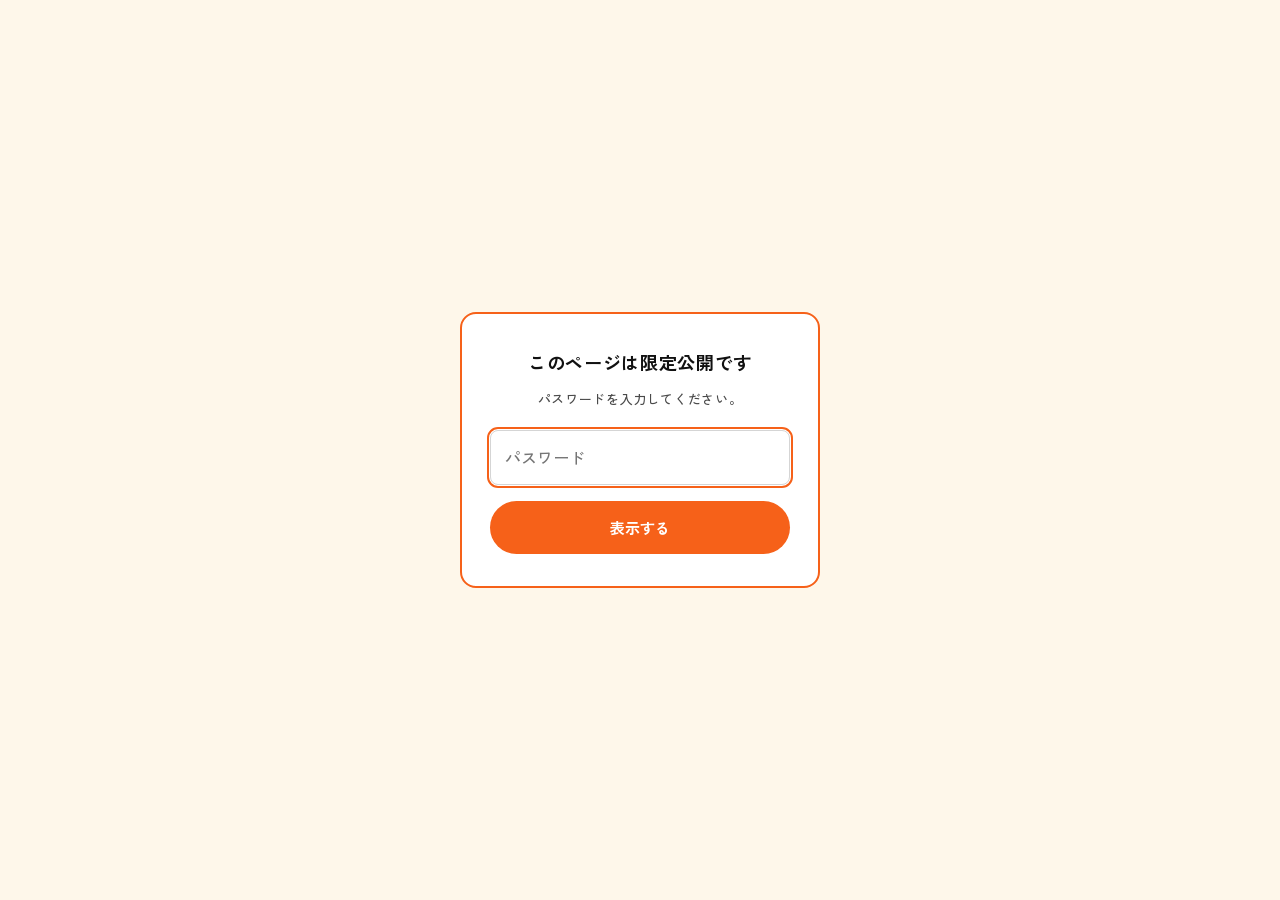
==== commit 36de24ad: "お問い合わせページを追加、各セクションのスタイル調整" ====
--- a/index.html
+++ b/index.html
@@ -12,10 +12,10 @@
     <title>キャリアトレーナーズ｜国家資格キャリアコンサルタント 実技試験対策</title>
     <meta name="description" content="国家資格キャリアコンサルタントの実技試験対策を、オンラインで1対1。50分の本番形式の練習と録画の振り返りで、合格に近づきます。">
 
-    <!-- 和文は Zen Kaku Gothic New、数字は Inter（デザインの Google Sans Flex の代替） -->
+    <!-- 和文は Zen Kaku Gothic New、欧文・数字はカンプ指定の Google Sans Flex -->
     <link rel="preconnect" href="https://fonts.googleapis.com">
     <link rel="preconnect" href="https://fonts.gstatic.com" crossorigin>
-    <link href="https://fonts.googleapis.com/css2?family=Inter:wght@400;700&family=Zen+Kaku+Gothic+New:wght@400;500;700;900&display=swap" rel="stylesheet">
+    <link href="https://fonts.googleapis.com/css2?family=Google+Sans+Flex:wght@400..700&family=Zen+Kaku+Gothic+New:wght@400;500;700;900&display=swap" rel="stylesheet">
 
     <!-- 簡易パスワードゲート（本体より先に読み込む） -->
     <link rel="stylesheet" href="css/components/gate.css?v=1">
@@ -77,6 +77,9 @@
         </div>
     </header>
 
+    <!-- お問い合わせの遷移先は仮ページ(contact.html)。
+         Googleフォームが用意できたら href="contact.html" を
+         そのURLに置き換える（CTAの注記／リクルート／フッターの3か所） -->
     <main>
         <!-- ==================================================================
              ヒーロー
@@ -97,7 +100,7 @@
                     <span class="hero__title-line">練習を<span class="hero__title-strong">重ねる</span>ほど、</span>
                     <span class="hero__title-line"><span class="hero__title-strong hero__title-accent">合格</span>が見えてくる。</span>
                 </h1>
-                <img class="hero__sparkle" src="images/hero/キラキラ.svg" alt="" width="125" height="148" aria-hidden="true">
+                <img class="hero__sparkle" src="images/hero/shine.svg" alt="" width="125" height="148" aria-hidden="true">
 
                 <ul class="hero__badges">
                     <li class="hero__badge">
@@ -124,9 +127,15 @@
                 <h2 class="worry__title">
                     <span class="worry__title-highlight">
                         こんなお悩み、
-                        <img class="worry__title-deco" src="images/common/title-wave_worry.svg" alt="" aria-hidden="true">
+                        <img class="worry__title-deco worry__title-deco--part" src="images/common/title-wave_worry.svg" alt="" aria-hidden="true">
                     </span>
-                    <br class="u-sp-only">ございませんか？
+                    <br class="u-sp-only">
+                    <span class="worry__title-highlight">
+                        ございませんか？
+                        <img class="worry__title-deco worry__title-deco--part" src="images/common/title-wave_worry.svg" alt="" aria-hidden="true">
+                    </span>
+                    <!-- PCはタイトル全体の下に1本だけ波線を通す。SPでは2行に分かれるため上のpartを使う -->
+                    <img class="worry__title-deco worry__title-deco--full" src="images/common/title-wave_worry.svg" alt="" aria-hidden="true">
                 </h2>
 
                 <!-- PCは「大きなブロブ＋中央に2人」、SPは「女性のかたまり／男性のかたまり」の
@@ -298,7 +307,7 @@
                     </article>
 
                     <article class="plan__card plan__card--recommended">
-                        <img class="plan__badge" src="images/common/おすすめマーク.svg" alt="おすすめ" width="127" height="127">
+                        <img class="plan__badge" src="images/common/recommend.svg" alt="おすすめ" width="127" height="127">
                         <h3 class="plan__name">3回プラン</h3>
                         <p class="plan__price">
                             <span class="num plan__price-amount">10,000</span><span class="plan__price-unit">円</span><span class="plan__price-times">/3回</span>
@@ -377,7 +386,7 @@
                     よくある質問
                     <img class="faq__title-icon" src="images/common/faq-icon.svg" alt="" width="111" height="90" aria-hidden="true">
                 </h2>
-                <p class="section-lead">はじめての方が気になりやすい点をまとめました</p>
+                <p class="section-lead">はじめての方が気になりやすい点を<br class="u-sp-only">まとめました</p>
 
                 <div class="faq__list">
                     <details class="faq__item" open>
@@ -566,7 +575,7 @@
                         <circle cx="12" cy="12" r="9" />
                         <path d="M9.5 9a2.5 2.5 0 1 1 3.2 2.4c-.5.2-.7.6-.7 1.1v.5M12 16.5v.5" />
                     </svg>
-                    ご不明な点は <a class="cta__note-link" href="#recruit">お問い合わせフォーム</a> から
+                    ご不明な点は <a class="cta__note-link" href="contact.html">お問い合わせフォーム</a> から
                 </p>
             </div>
         </section>
@@ -587,7 +596,7 @@
                 </div>
 
                 <p class="recruit__action">
-                    <a class="button button--pill-outline" href="mailto:info@example.com">
+                    <a class="button button--pill-outline" href="contact.html">
                         <svg class="button__icon" viewBox="0 0 24 24" aria-hidden="true">
                             <rect x="3" y="5" width="18" height="14" rx="2" />
                             <path d="m3 7 9 6 9-6" />
@@ -642,7 +651,7 @@
                     </svg>
                     登録してはじめる
                 </a>
-                <a class="button button--pill-outline" href="mailto:info@example.com">
+                <a class="button button--pill-outline" href="contact.html">
                     <svg class="button__icon" viewBox="0 0 24 24" aria-hidden="true">
                         <rect x="3" y="5" width="18" height="14" rx="2" />
                         <path d="m3 7 9 6 9-6" />
--- a/css/base/variables.css
+++ b/css/base/variables.css
@@ -39,10 +39,12 @@
     --shadow-card: 0 2px 12px rgba(0, 0, 0, 0.06);
 
     /* --- 書体 ------------------------------------------------------------ */
-    /* 和文: Zen Kaku Gothic New / 数字: Inter（デザイン上の Google Sans Flex の代替） */
-    --font-base: "Zen Kaku Gothic New", "Hiragino Kaku Gothic ProN", "Yu Gothic",
-        "Meiryo", sans-serif;
-    --font-number: "Inter", var(--font-base);
+    /* カンプ指定の Google Sans Flex を先頭に置く。この書体は和文を持たないので、
+       数字・欧文だけが Google Sans Flex になり、和文は自動で次の書体に落ちる。
+       これで HTML 側に印を付けなくても、すべての数字が同じ書体で揃う */
+    --font-base: "Google Sans Flex", "Zen Kaku Gothic New", "Hiragino Kaku Gothic ProN",
+        "Yu Gothic", "Meiryo", sans-serif;
+    --font-number: "Google Sans Flex", var(--font-base);
 
     --weight-regular: 400;
     --weight-medium: 500;
--- a/css/layout/header.css
+++ b/css/layout/header.css
@@ -106,6 +106,33 @@
     transform: translateY(-9px) rotate(-45deg);
 }
 
+/* --------------------------------------------------------------------------
+   タブレット（768〜1100px）
+   1列のまま収めたいので、ロゴ・リンク・CTAを一段小さくして間隔を詰める
+   -------------------------------------------------------------------------- */
+@media (max-width: 1100px) and (min-width: 768px) {
+    .header__logo {
+        font-size: 18px;
+        margin-right: 24px;
+    }
+
+    .header__list {
+        gap: 18px;
+    }
+
+    .header__link {
+        font-size: 14px;
+        letter-spacing: 0.02em;
+    }
+
+    .header__cta {
+        min-width: 0;
+        margin-left: 20px;
+        padding: 8px 16px;
+        font-size: 13px;
+    }
+}
+
 @media (max-width: 767px) {
     .header__inner {
         padding-inline: 16px;
--- a/css/layout/footer.css
+++ b/css/layout/footer.css
@@ -68,6 +68,26 @@
     gap: 12px;
 }
 
+/* --------------------------------------------------------------------------
+   タブレット（768〜1100px）
+   PCの下余白(233px)はカンプの版面に合わせた値で、この幅では下half分が
+   ただの空白になってしまうため、内容量に見合う余白に詰める
+   -------------------------------------------------------------------------- */
+@media (max-width: 1100px) and (min-width: 768px) {
+    .footer {
+        padding: 56px 0 72px;
+    }
+
+    .footer__inner {
+        gap: 32px;
+    }
+
+    /* 2つのボタンの幅を揃えて右端で縦に並べる */
+    .footer__actions .button {
+        min-width: 200px;
+    }
+}
+
 @media (max-width: 767px) {
     .footer {
         padding: 44px 0 56px;
@@ -87,3 +107,20 @@
         width: 100%;
     }
 }
+
+/* 指で押す領域は見た目より広く取る。アイコン自体の大きさは変えず、
+   まわりの余白でタップ領域を44pxまで広げている */
+@media (max-width: 1100px) {
+    .footer__social {
+        gap: 4px;
+        margin-top: 10px;
+        /* 余白のぶん左へずれるので、文字の左端に合わせて戻す */
+        margin-left: -11px;
+    }
+
+    .footer__social-link {
+        width: 44px;
+        height: 44px;
+        padding: 11px;
+    }
+}
--- a/css/components/button.css
+++ b/css/components/button.css
@@ -102,6 +102,24 @@
     stroke-width: 1.4;
 }
 
+/* タブレット幅（iPad等）。PC用の固定値のままだと大きすぎるため、
+   cta.css側のタイトル縮小と同じ1100pxで button--hero も縮小する */
+@media (max-width: 1100px) {
+    .button--hero {
+        gap: 18px;
+        min-width: 300px;
+        padding: 18px 26px;
+        border-radius: 20px;
+        box-shadow: 0 3px 1px #ac3800, 0.07em 0.09em 0.05em rgba(0, 0, 0, 0.28);
+        font-size: 24px;
+    }
+
+    .button--hero .button__icon {
+        width: 36px;
+        height: 36px;
+    }
+}
+
 @media (max-width: 767px) {
     .button--pill {
         min-width: 0;
--- a/css/sections/hero.css
+++ b/css/sections/hero.css
@@ -184,90 +184,30 @@
    タブレット(768〜1100px): 絶対配置をやめて縦に流す
    SPはカンプが重ね構成のままなので、この指定は 768px 以上に限定する
    -------------------------------------------------------------------------- */
+/* --------------------------------------------------------------------------
+   タブレット（768〜1100px）
+   PCと同じ重ね構成（写真＋斜めの黄色＋その上に文字）をそのまま使う。
+   位置も大きさもすべて割合なので、幅が変わっても相似形で縮むだけ。
+   文字だけは小さくなりすぎないよう下限を設ける。
+   -------------------------------------------------------------------------- */
 @media (max-width: 1100px) and (min-width: 768px) {
-    .hero {
-        display: flex;
-        flex-direction: column;
-        aspect-ratio: auto;
-        max-height: none;
-        padding-bottom: 48px;
-    }
-
-    .hero__photo {
-        position: relative;
-        order: -1;
-        height: 300px;
-        margin-bottom: 28px;
-    }
-
-    .hero__shape {
-        display: none;
-    }
-
-    .hero__inner {
-        display: flex;
-        flex-direction: column;
-        align-items: center;
-        height: auto;
-        padding-inline: var(--container-gutter);
-    }
-
-    /* リードは文字が入った素材なので、SPでも消さずに中央へ置く */
-    .hero__brace {
-        position: static;
-        width: min(385px, 78%);
-        margin-inline: auto;
-    }
-
-    .hero__sparkle {
-        display: none;
-    }
-
-    .hero__title,
-    .hero__badges {
-        position: static;
-        top: auto;
-        left: auto;
-    }
-
-    .hero__title {
-        align-items: center;
-        margin-top: 10px;
-    }
-
     .hero__title-line {
-        font-size: clamp(26px, 5.4vw, 44px);
+        font-size: max(26px, 4.58vw);
     }
 
     .hero__title-strong {
-        font-size: clamp(32px, 6.8vw, 56px);
-    }
-
-    /* 3つ横並びのまま収める */
-    .hero__badges {
-        flex-wrap: nowrap;
-        justify-content: center;
-        gap: 12px;
-        width: 100%;
-        max-width: 640px;
-        margin-top: 28px;
-    }
-
-    .hero__badge {
-        flex: 1 1 150px;
-        min-width: 0;
-        min-height: 0;
-        padding: 12px 14px;
-        border-radius: 16px;
-    }
-
+        font-size: max(30px, 5.42vw);
+    }
+
+    /* バッジのテキストがPCと同じ計算式のままだと縮みすぎるので、
+       下限を付けてひと回り大きくする */
     .hero__badge-label,
     .hero__badge-unit {
-        font-size: 13px;
+        font-size: max(13px, 1.4vw);
     }
 
     .hero__badge-value {
-        font-size: 19px;
+        font-size: max(22px, 2.4vw);
     }
 }
 
@@ -300,7 +240,11 @@
         display: block;
         position: absolute;
         top: 11.99%;
-        left: -56.82%;
+        /* 写真の見切れ幅は画面幅の81.17%。left はその object-position 倍。
+           78% なら -81.17% × 0.78 = -63.31%（写真を動かしたらここも合わせる） */
+        left: -63.31%;
+        /* reset の max-width:100% を解除しないと写真と倍率が合わない */
+        max-width: none;
         width: 180.8%;
         height: 90.17%;
         pointer-events: none;
@@ -315,7 +259,7 @@
         /* 下へはみ出させて下端を少し切る（人物の位置をカンプに合わせるため） */
         bottom: -5%;
         height: 93%;
-        object-position: 70% 50%;
+        object-position: 78% 50%;
     }
 
     .hero__brace {
@@ -375,14 +319,14 @@
 
     .hero__badge-label,
     .hero__badge-unit {
-        font-size: 2vw;
+        font-size: 2.3vw;
         letter-spacing: 0;
         white-space: nowrap;
     }
 
     .hero__badge-value {
         margin-top: 0.2vw;
-        font-size: 2.9vw;
+        font-size: 3.3vw;
         letter-spacing: 0;
     }
 }
--- a/css/sections/worry.css
+++ b/css/sections/worry.css
@@ -19,15 +19,24 @@
 }
 
 .worry__title {
+    /* fit-contentにして、直下に置く「全体用」波線の幅をタイトルの実際の
+       文字幅にぴったり合わせられるようにする */
+    position: relative;
+    z-index: 0;
+    width: fit-content;
+    margin-inline: auto;
     font-size: 46px;
     font-weight: var(--weight-bold);
     letter-spacing: 0.08em;
     text-align: center;
 }
 
-/* 「こんなお悩み、」の下に波線をあしらう */
+/* 行ごと（SP用）の波線を置くための基準 */
 .worry__title-highlight {
     position: relative;
+    /* z-index:-1 の波線がこの要素の外側まで沈んでしまわないよう、
+       ここでスタッキングコンテキストを作る */
+    z-index: 0;
     display: inline-block;
 }
 
@@ -35,12 +44,23 @@
     position: absolute;
     z-index: -1;
     left: 50%;
-    bottom: -10px;
-    width: calc(100% + 28px);
     height: auto;
     max-width: none;
     transform: translateX(-50%);
     pointer-events: none;
+}
+
+/* PC: 改行しないので、タイトル全体の下に1本だけ通す */
+.worry__title-deco--full {
+    bottom: -14px;
+    width: calc(100% + 20px);
+}
+
+/* SP: 「お悩み、」で改行して2行になるため、行ごとに1本（PCでは非表示） */
+.worry__title-deco--part {
+    display: none;
+    bottom: -10px;
+    width: calc(100% + 28px);
 }
 
 /* 中央のイラストは重ね置きにして、文章だけを2列×2行で組む */
@@ -138,13 +158,30 @@
 
 @media (max-width: 1100px) {
     .worry {
+        padding-top: 90px;
         padding-bottom: 240px;
+    }
+
+    /* iPad幅でも1行に収まらず任意の位置で折れてしまうため、
+       「こんなお悩み、」の直後で改行し、SPと同じ行ごとの波線に切り替える */
+    .worry__title .u-sp-only {
+        display: inline;
+    }
+
+    .worry__title-deco--full {
+        display: none;
+    }
+
+    .worry__title-deco--part {
+        display: block;
+        bottom: -8px;
+        width: calc(100% + 20px);
     }
 
     .worry__body {
         column-gap: 250px;
         row-gap: 80px;
-        margin-top: 200px;
+        margin-top: 210px;
     }
 
     .worry__item {
@@ -153,7 +190,10 @@
 
     .worry__blob {
         width: 96%;
-        height: 120%;
+        /* .worry__body の高さ（テキストの行数依存で小さい）に対する%だと
+           containで画像が過度に縮小されるため、素材本来の比率で高さを決める */
+        height: auto;
+        aspect-ratio: 1184 / 786;
     }
 
     .worry__group--woman .worry__figure {
@@ -185,11 +225,11 @@
     .worry__title {
         /* 他セクションの見出し（支援・流れ等）に近いサイズ。「お悩み、」で改行して2行にする */
         font-size: 24px;
-        position: relative;
-        left: 12px;
-    }
-
-    .worry__title-deco {
+        left: 0px;
+    }
+
+    /* 表示切り替え自体は1100px側で行っている。SPではさらにサイズだけ詰める */
+    .worry__title-deco--part {
         bottom: -4px;
         width: calc(100% + 14px);
     }
@@ -263,14 +303,14 @@
 
     .worry__group--woman .worry__figure {
         bottom: 6.4%;
-        left: 21vw;
+        left: 20vw;
         width: 8.7vw;
         transform: none;
     }
 
     .worry__group--man .worry__figure {
         bottom: 7.1%;
-        left: 74vw;
+        left: 80vw;
         /* 男性のSVGは余白を含むぶん、カンプの見た目(35×124)に合わせて大きめに */
         width: 10vw;
         transform: none;
@@ -298,5 +338,8 @@
        文字が小さいので2pxでは太すぎるため1pxに落とす */
     .worry__line {
         border-bottom-width: 1px;
-    }
-}
+        /* .worry__item の line-height:2 を引き継ぐと下線が離れて見えるため、
+           このinline-blockだけ行の高さを詰めてテキストに添わせる */
+        line-height: 1.3;
+    }
+}
--- a/css/sections/solve.css
+++ b/css/sections/solve.css
@@ -70,7 +70,8 @@
 
 @media (max-width: 767px) {
     .solve {
-        padding: 48px 16px 56px;
+        /* 電球（top:18px, 高さ約46px）とテキストの間に隙間ができるよう上パディングを広げる */
+        padding: 78px 16px 56px;
         /* スマホでも少し重なるよう小さめの負のマージン */
         margin-bottom: -20px;
     }
--- a/css/sections/support.css
+++ b/css/sections/support.css
@@ -169,6 +169,23 @@
 
     .support__banner {
         margin-right: 220px;
+        /* max-widthいっぱいに広がると、2行に折り返した後のテキストに対して
+           吹き出しが余りすぎるため、実際のテキスト幅に合わせて縮める */
+        width: fit-content;
+        max-width: 100%;
+    }
+
+    /* nowrap＋固定20pxのままだと、狭くなったバナー幅からテキストがはみ出すため、
+       SPと同様に2行へ折り返し、文字サイズも幅に応じて縮める */
+    .support__banner-text {
+        padding: 16px 60px 16px 40px;
+        font-size: clamp(13px, 1.7vw, 18px);
+        line-height: 1.6;
+        white-space: normal;
+    }
+
+    .support__banner-text .support__lead-line {
+        display: block;
     }
 }
 
@@ -257,7 +274,7 @@
         border: 2px solid var(--color-orange);
         clip-path: none;
         font-size: 12px;
-        line-height: 2.4;
+        line-height: 1.7;
         letter-spacing: 0.02em;
         white-space: normal;
         text-align: left;
@@ -269,7 +286,7 @@
         content: "";
         position: absolute;
         top: 100%;
-        left: 18%;
+        left: 50%;
         transform: translateX(-50%);
         width: 0;
         height: 0;
--- a/css/sections/flow.css
+++ b/css/sections/flow.css
@@ -210,12 +210,14 @@
         transform: none;
     }
 
+    /* 図はPC用の flow-art.svg のままなので、楕円に収まる比率にする。
+       3.6cqw では「2 講師とマッチ」が楕円からはみ出していた */
     .flow__step-head {
-        font-size: 3.6cqw;
+        font-size: 2.7cqw;
     }
 
     .flow__step-note {
-        font-size: 2.9cqw;
+        font-size: 2.2cqw;
     }
 
     .flow__tag {
--- a/css/sections/plan.css
+++ b/css/sections/plan.css
@@ -128,6 +128,68 @@
     }
 }
 
+/* --------------------------------------------------------------------------
+   タブレット（iPadなど）
+   このままだとカードが画面いっぱいで装飾を置く場所が無いので、
+   カードを少し狭めて左右に余白を作り、装飾はカード幅に対する割合で置く。
+   幅が変わっても比率が保たれ、画面外へはみ出さない。
+   -------------------------------------------------------------------------- */
+@media (min-width: 768px) and (max-width: 1300px) {
+    .plan__cards {
+        grid-template-columns: repeat(2, minmax(0, 1fr));
+        max-width: 78%;
+        margin-inline: auto;
+        gap: 24px;
+    }
+
+    .plan__deco--left,
+    .plan__deco--steps {
+        display: block;
+    }
+
+    /* PCカンプの比率（カード高さの50%／46%）をそのまま使う */
+    .plan__deco--left {
+        top: 58%;
+        left: 77%;
+        width: 26%;
+    }
+
+    .plan__deco--steps {
+        top: 60%;
+        right: -25%;
+        width: 42%;
+    }
+
+    /* カードが狭くなるぶん、中身も画面幅に追従させて折り返しを防ぐ */
+    .plan__card {
+        padding: 30px clamp(18px, 3vw, 40px) 34px;
+    }
+
+    .plan__price {
+        white-space: nowrap;
+    }
+
+    .plan__price-amount {
+        font-size: clamp(34px, 5.4vw, 58px);
+    }
+
+    .plan__price-unit {
+        font-size: clamp(17px, 2.6vw, 28px);
+    }
+
+    .plan__price-times {
+        font-size: clamp(16px, 2.4vw, 26px);
+    }
+
+    .plan__list {
+        font-size: clamp(14px, 1.9vw, 18px);
+    }
+
+    .plan__action .button {
+        font-size: clamp(14px, 1.9vw, 18px);
+    }
+}
+
 @media (max-width: 767px) {
     .plan {
         padding: 56px 0 64px;
--- a/css/sections/trainer.css
+++ b/css/sections/trainer.css
@@ -23,6 +23,8 @@
 .trainer__list {
     display: flex;
     gap: 35px;
+    /* 横スワイプはJSで拾い、縦スクロールはブラウザに任せる */
+    touch-action: pan-y;
     transition: transform 0.4s ease;
 }
 
@@ -117,6 +119,22 @@
 }
 
 @media (max-width: 1100px) {
+    /* この幅ではコンテナが画面幅いっぱいに近くなり、矢印の負のオフセットが
+       画面外に飛び出して切れてしまう。矢印ぶんの余白をviewport側に確保し、
+       矢印はカルーセルの内側（0位置）に収める */
+    .trainer__viewport {
+        margin-inline: 46px;
+    }
+
+    .trainer__arrow--prev {
+        left: 0;
+    }
+
+    .trainer__arrow--next {
+        right: 0;
+    }
+
+    /* viewportが狭くなった分だけ、カードの横幅も自動的に詰まる */
     .trainer__item {
         flex: 0 0 calc((100% - 35px) / 2);
     }
--- a/css/sections/faq.css
+++ b/css/sections/faq.css
@@ -135,11 +135,11 @@
         font-size: 12px;
     }
 
-    /* SPはあしらいを横幅いっぱいに表示、top/leftで位置調整 */
+    /* SPはあしらいを横幅いっぱいに表示 */
     .faq__back {
         width: 100%;
-        height: 60%;
-        top: 16.8%;
+        height: 65%;
+        top: 13%;
         left: 0;
         transform: translateY(-50%);
         object-fit: unset;
--- a/css/sections/schedule.css
+++ b/css/sections/schedule.css
@@ -166,8 +166,11 @@
         justify-items: center;
     }
 
+    /* 学科試験（両団体共通＋日付）・実技面接試験（リンク×2＋日付×2）とも
+       カードの右端に揃える */
     .schedule__detail {
-        align-items: center;
+        align-items: flex-end;
+        justify-self: end;
     }
 }
 
@@ -246,8 +249,20 @@
     }
 
     .schedule__detail-line {
-        align-items: flex-start;
+        /* 実技面接試験の4行（リンク×2・日付×2）をカードの右端に揃える */
+        align-items: flex-end;
         gap: 5px;
+    }
+
+    /* 学科試験の「両団体共通」タグは試験名と同じ行にあるので、
+       margin-leftを自動にして行の右端へ押し出す */
+    .schedule__detail > .schedule__tag {
+        margin-left: auto;
+    }
+
+    /* 日付は単独で1行分の幅を持つので、テキストを右揃えにする */
+    .schedule__date {
+        text-align: right;
     }
 
     .schedule__row + .schedule__row {
--- a/css/sections/cta.css
+++ b/css/sections/cta.css
@@ -191,7 +191,7 @@
 
     /* 文章の下に置き、帯の下へはみ出させる（カンプ実測 325px幅・右寄せ） */
     .cta__illust {
-        top: 54.4%;
+        top: 60%;
         right: 0;
         bottom: auto;
         left: auto;
--- a/css/sections/recruit.css
+++ b/css/sections/recruit.css
@@ -74,6 +74,9 @@
 
     .recruit__action {
         width: 100%;
+        /* ボタン自体は幅100%にしないため、右端に寄せる */
+        text-align: right;
+        margin-top: 8px;
     }
 }
 
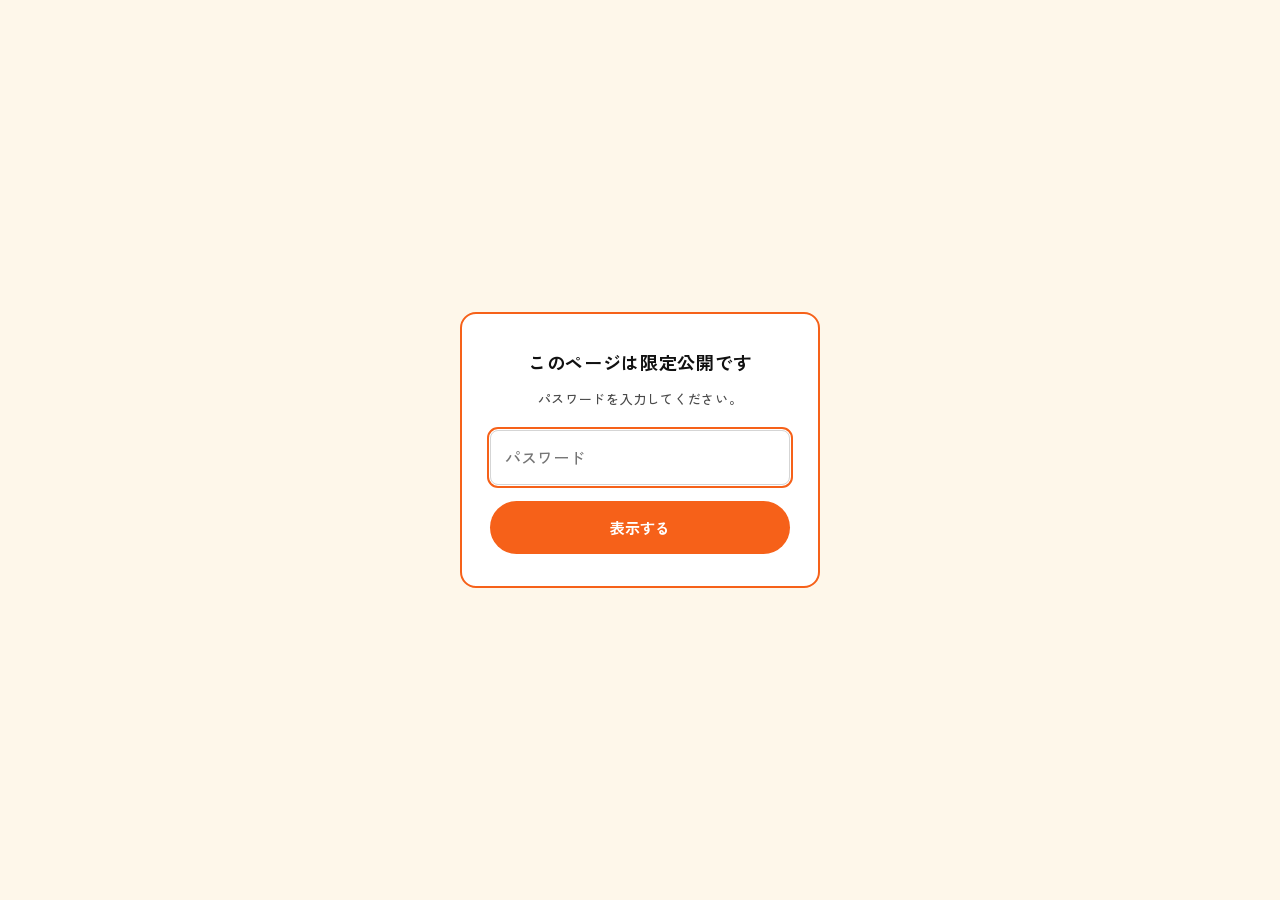
==== commit ed33ae51: "OGP設定を追加、READMEと各セクションのスタイルを更新" ====
--- a/index.html
+++ b/index.html
@@ -11,6 +11,22 @@
     <meta name="robots" content="noindex, nofollow">
     <title>キャリアトレーナーズ｜国家資格キャリアコンサルタント 実技試験対策</title>
     <meta name="description" content="国家資格キャリアコンサルタントの実技試験対策を、オンラインで1対1。50分の本番形式の練習と録画の振り返りで、合格に近づきます。">
+
+    <!-- OGP（LINEやXなどにURLを貼ったときのカード表示）
+         og:image と og:url は絶対パスでないと反映されない。
+         公開先を変えたら、この2つのURLも書き換えること -->
+    <meta property="og:type" content="website">
+    <meta property="og:url" content="https://maliko1999115alakawa-svg.github.io/landing-page-01/">
+    <meta property="og:title" content="キャリアトレーナーズ｜国家資格キャリアコンサルタント 実技試験対策">
+    <meta property="og:description" content="国家資格キャリアコンサルタントの実技試験対策を、オンラインで1対1。50分の本番形式の練習と録画の振り返りで、合格に近づきます。">
+    <meta property="og:image" content="https://maliko1999115alakawa-svg.github.io/landing-page-01/images/ogp.jpg">
+    <meta property="og:image:width" content="1200">
+    <meta property="og:image:height" content="630">
+    <meta property="og:site_name" content="キャリアトレーナーズ">
+    <meta property="og:locale" content="ja_JP">
+
+    <!-- X は指定がないと小さい正方形になるので、大きく出す指定を足す -->
+    <meta name="twitter:card" content="summary_large_image">
 
     <!-- 和文は Zen Kaku Gothic New、欧文・数字はカンプ指定の Google Sans Flex -->
     <link rel="preconnect" href="https://fonts.googleapis.com">
--- a/css/sections/hero.css
+++ b/css/sections/hero.css
@@ -180,10 +180,6 @@
     font-size: min(17px, 1.18vw);
 }
 
-/* --------------------------------------------------------------------------
-   タブレット(768〜1100px): 絶対配置をやめて縦に流す
-   SPはカンプが重ね構成のままなので、この指定は 768px 以上に限定する
-   -------------------------------------------------------------------------- */
 /* --------------------------------------------------------------------------
    タブレット（768〜1100px）
    PCと同じ重ね構成（写真＋斜めの黄色＋その上に文字）をそのまま使う。
--- a/css/sections/support.css
+++ b/css/sections/support.css
@@ -23,12 +23,15 @@
 }
 
 /* 「気軽に」＋斜線が一体のSVG。見出しテキストの左上あたりに重なるよう配置 */
+/* 見出しは中央揃えなので、その文字の左端は画面幅によって動く。
+   left を % で置くと幅ごとに見出しとの距離が変わってしまうため、
+   中央から「見出しの文字幅の半分(146px) ＋ 一定の間隔」を引いて位置を決める。
+   これで 768px〜1440px のどの幅でも見出しとの位置関係が変わらない */
 .support__eyebrow {
     position: absolute;
     top: -59px;
-    left: 30%;
-    width: 12%;
-    max-width: 176px;
+    left: calc(50% - 232px);
+    width: 139px;
     height: auto;
 }
 
@@ -195,9 +198,10 @@
     }
 
     /* SPは見出しテキストの左上に合わせる */
+    /* SPも同じ考え方。見出しは28pxで文字幅は約174pxなので、その半分の87pxを使う */
     .support__eyebrow {
         top: -20px;
-        left: 9%;
+        left: calc(50% - 127px);
         width: 46px;
         max-width: none;
     }
@@ -210,7 +214,7 @@
 
     .support__lead {
         margin-top: 14px;
-        font-size: 12px;
+        font-size: min(16px, 3.85vw);
         line-height: 1.55;
     }
 
--- a/css/sections/trainer.css
+++ b/css/sections/trainer.css
@@ -146,8 +146,10 @@
     }
 
     /* このセクションだけリード文を小さくする */
+    /* 見出し(26px)を超えない範囲で拡大。1行に収める必要があるので、
+       最小幅320pxでも折り返さない vw を上限と組み合わせている（19文字） */
     .trainer .section-lead {
-        font-size: 12px;
+        font-size: min(17px, 4vw);
     }
 
     .trainer__carousel {
--- a/css/sections/faq.css
+++ b/css/sections/faq.css
@@ -130,9 +130,9 @@
         padding: 56px 0 72px;
     }
 
-    /* このセクションだけリード文を小さくする */
+    /* <br>で2行に割っている。1行目16文字が折り返さない範囲で拡大 */
     .faq .section-lead {
-        font-size: 12px;
+        font-size: min(18px, 4.8vw);
     }
 
     /* SPはあしらいを横幅いっぱいに表示 */
--- a/css/sections/schedule.css
+++ b/css/sections/schedule.css
@@ -179,9 +179,9 @@
         padding: 65px 0 76px;
     }
 
-    /* このセクションだけリード文を小さくする */
+    /* <br>で2行に割っている。1行目22文字が折り返さない範囲で拡大 */
     .schedule .section-lead {
-        font-size: 10px;
+        font-size: min(15px, 3.5vw);
     }
 
     .schedule__cards {
--- a/css/sections/recruit.css
+++ b/css/sections/recruit.css
@@ -82,7 +82,8 @@
 
 @media (max-width: 767px) {
     .recruit {
-        padding: 88px 0 48px;
+        /* CTAのイラストが黄色帯の下へはみ出す分、間隔が詰まって見えるため広げる */
+        padding: 160px 0 48px;
     }
 
     .recruit__inner {
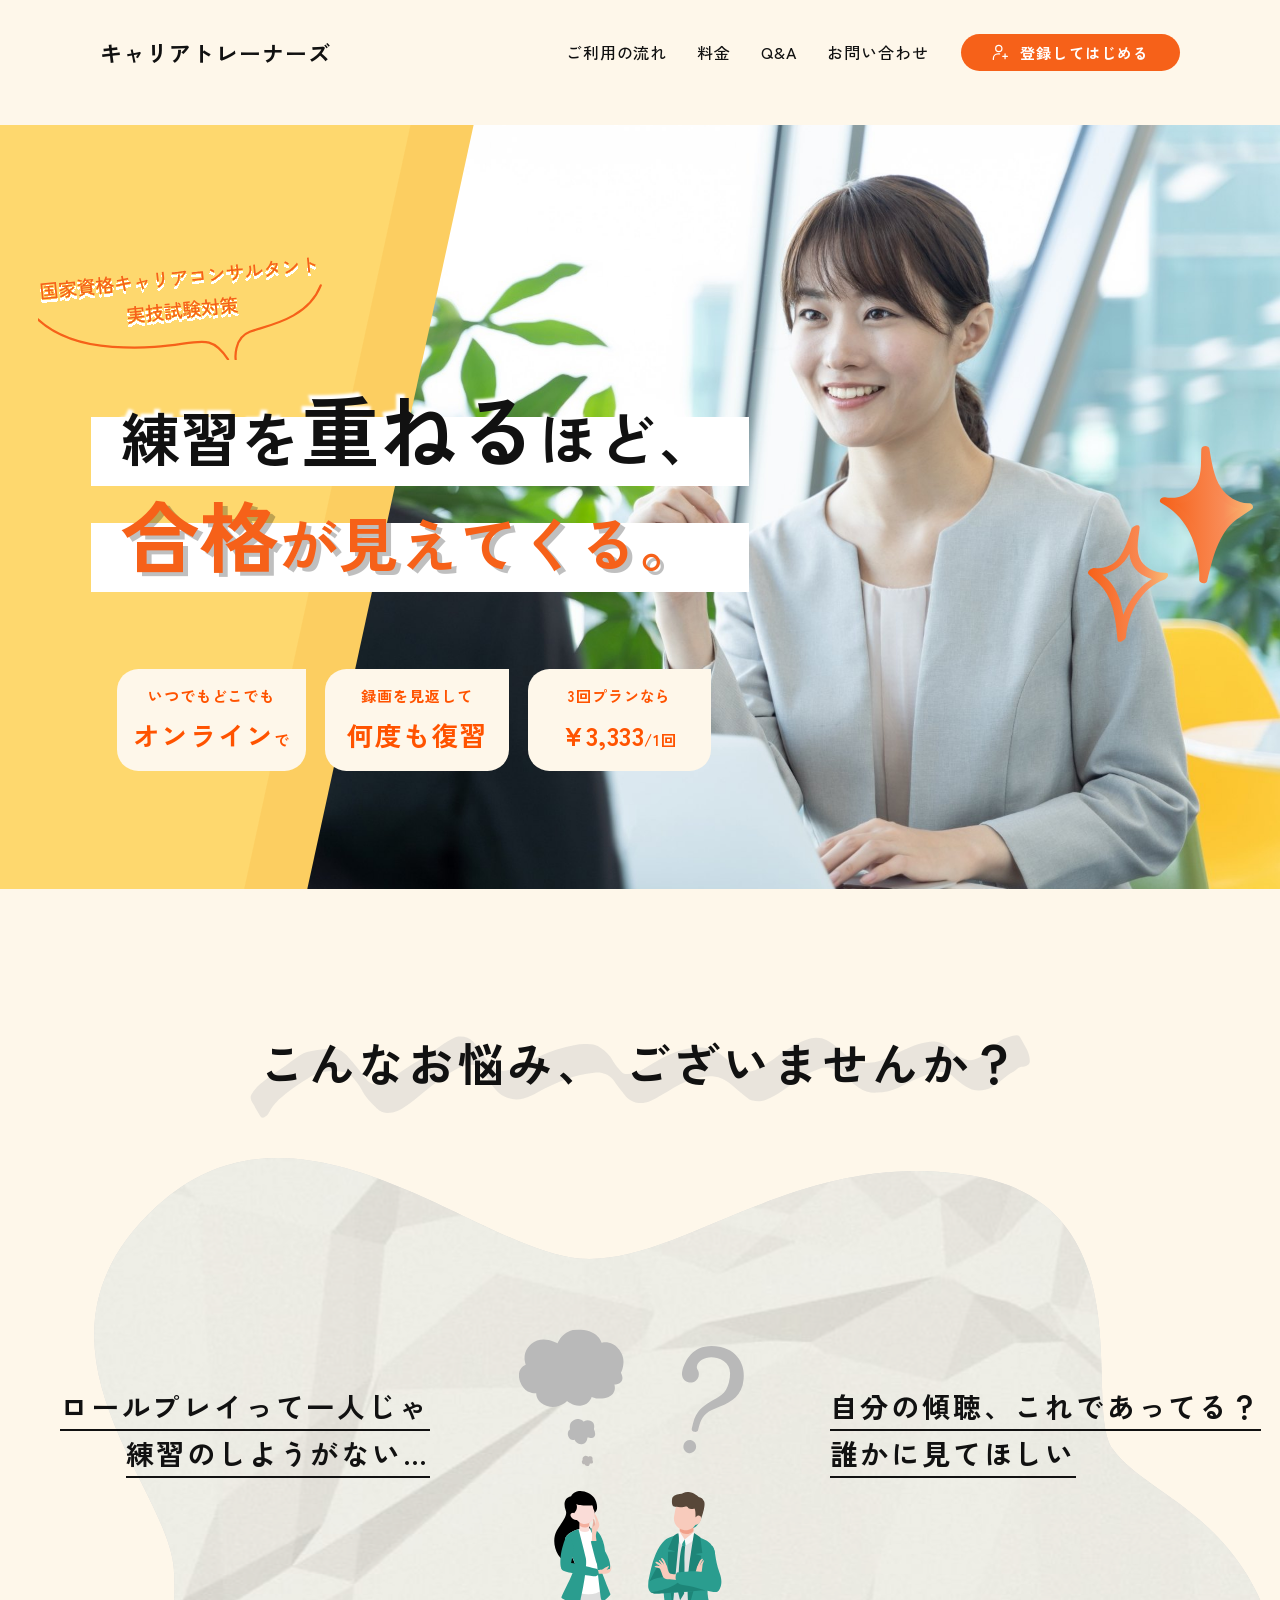
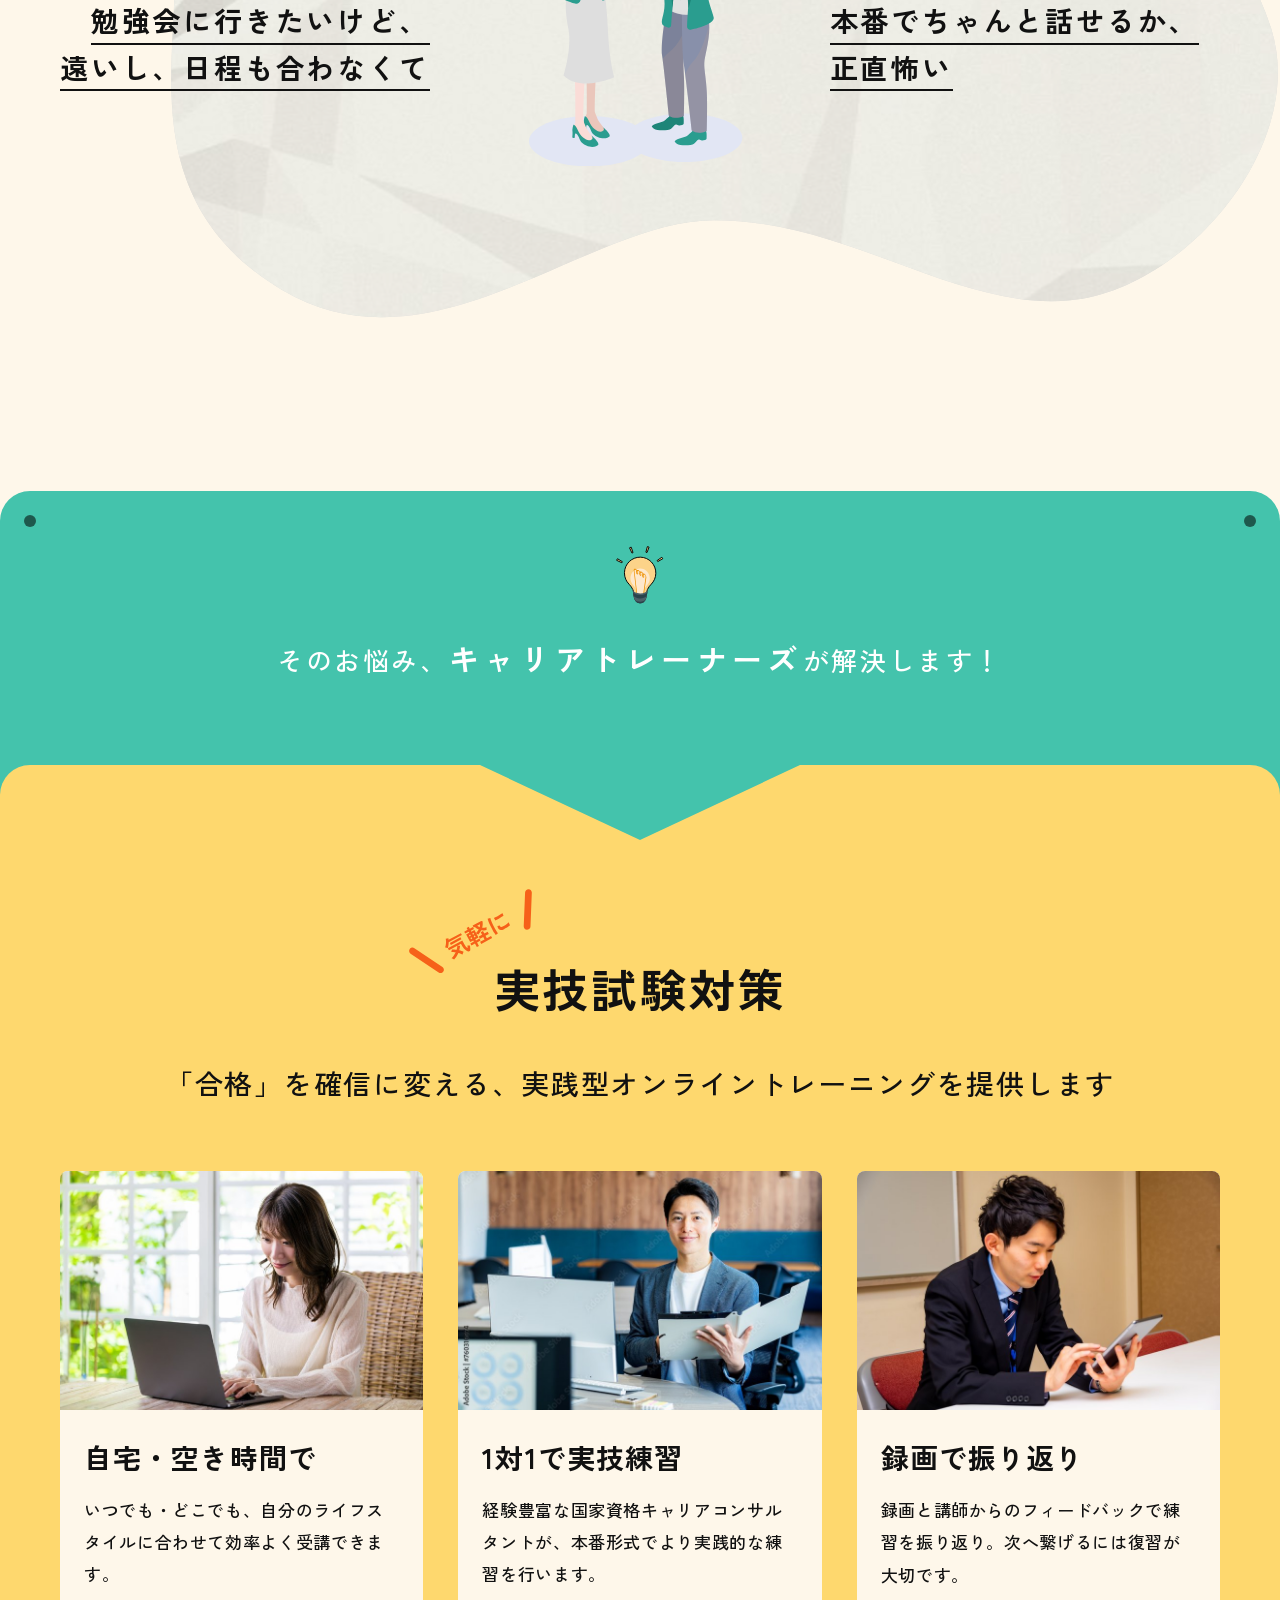
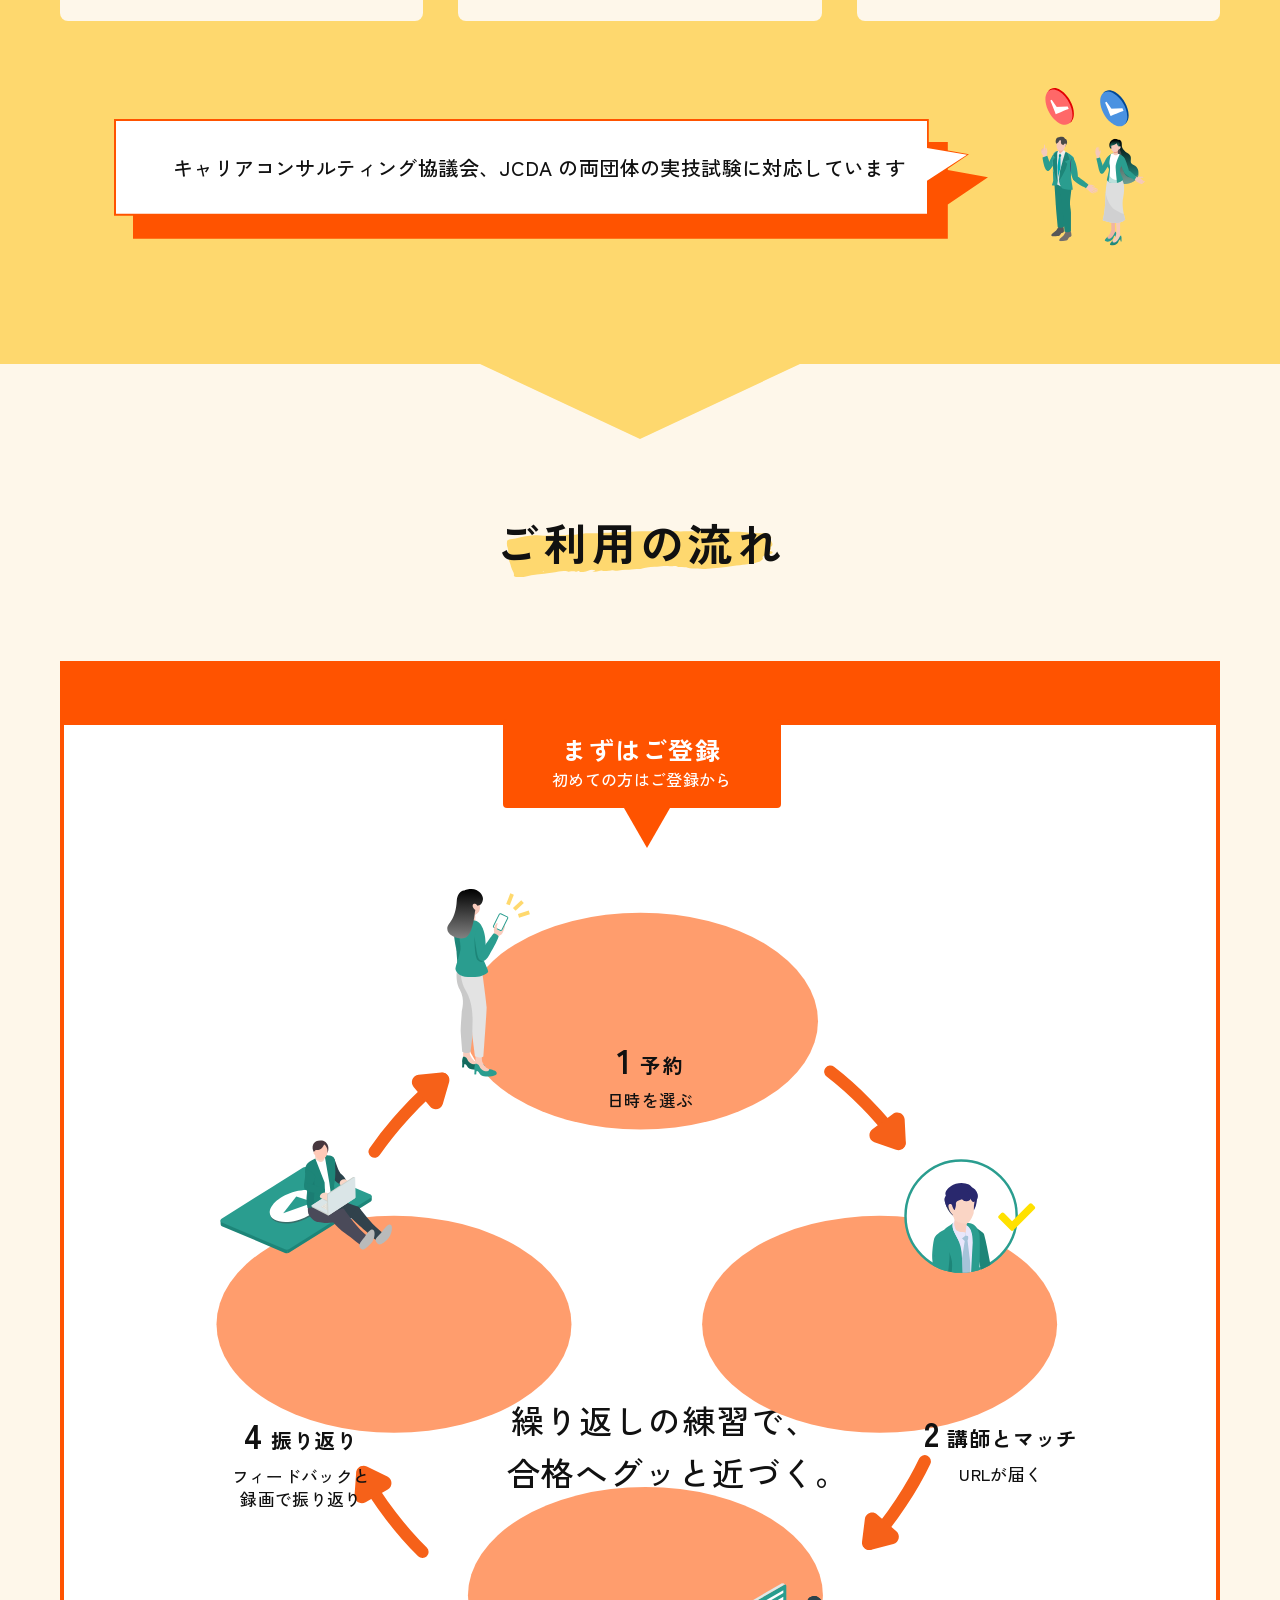
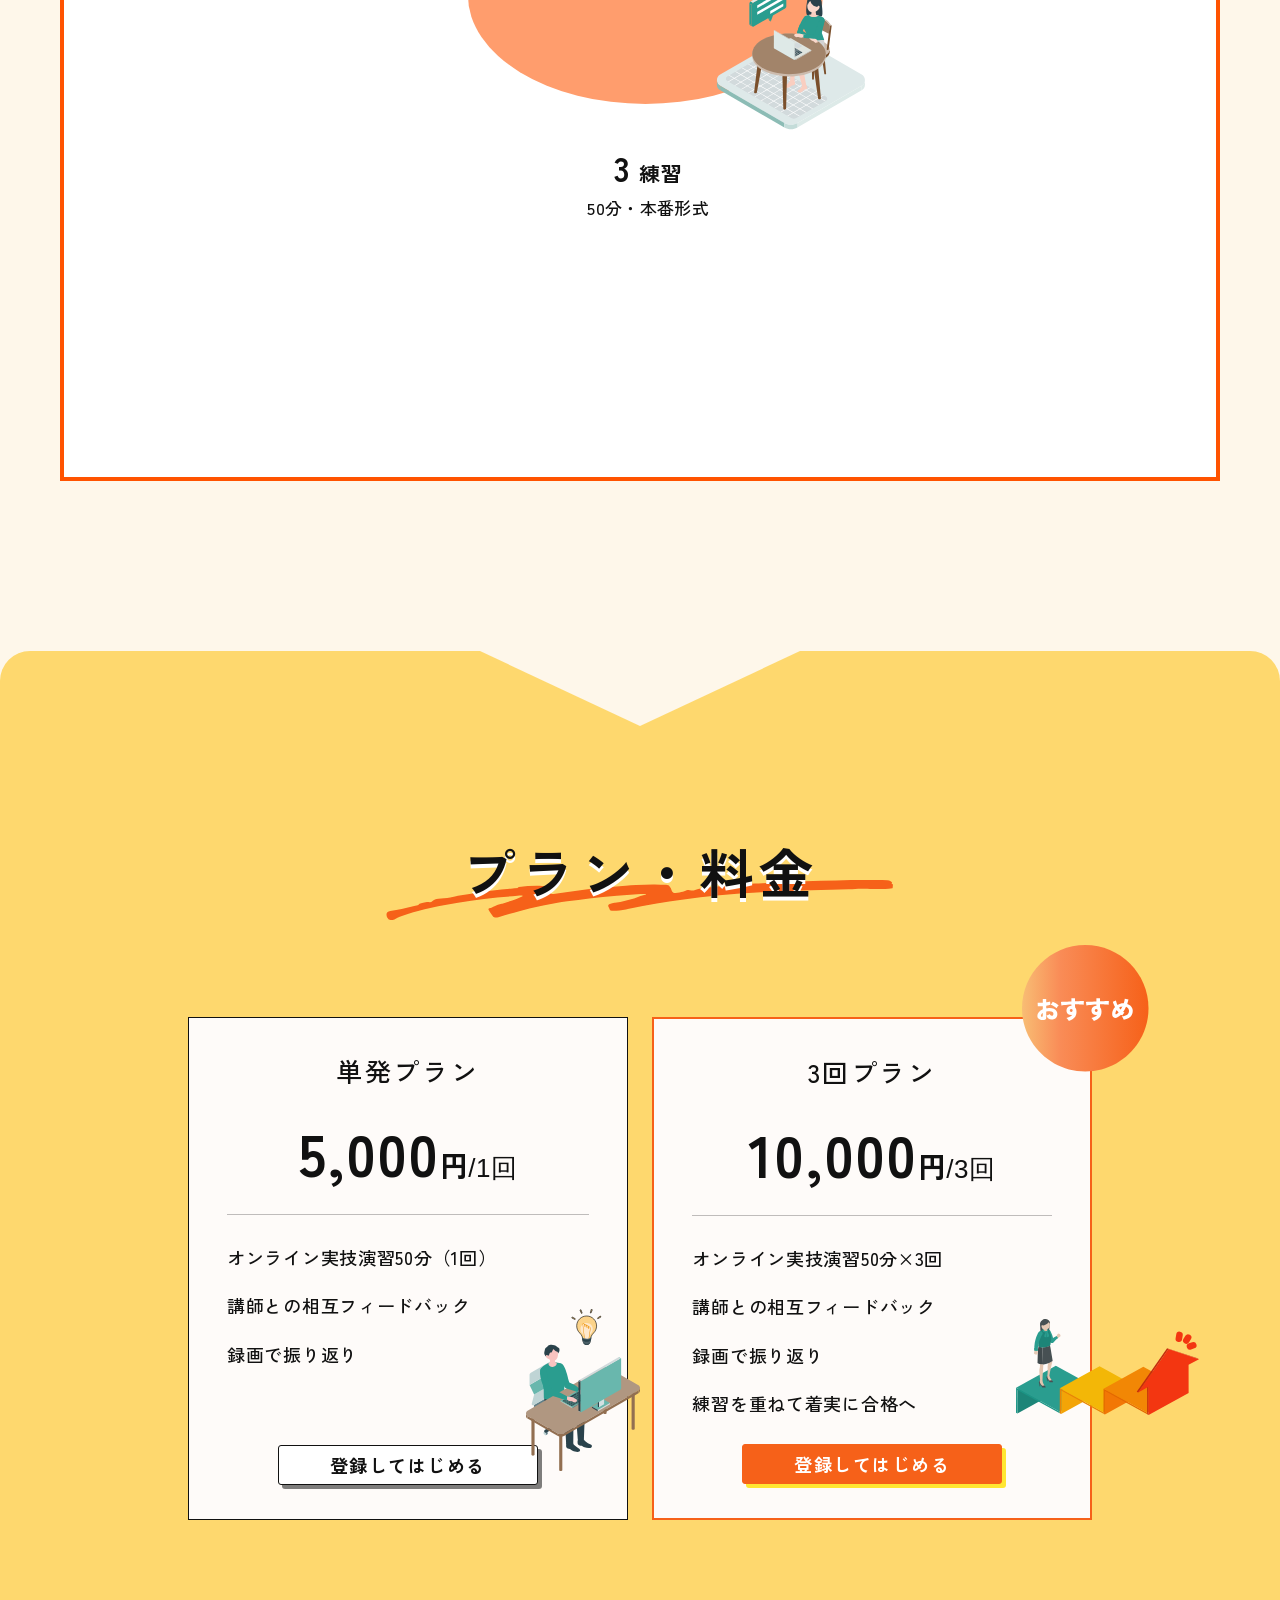
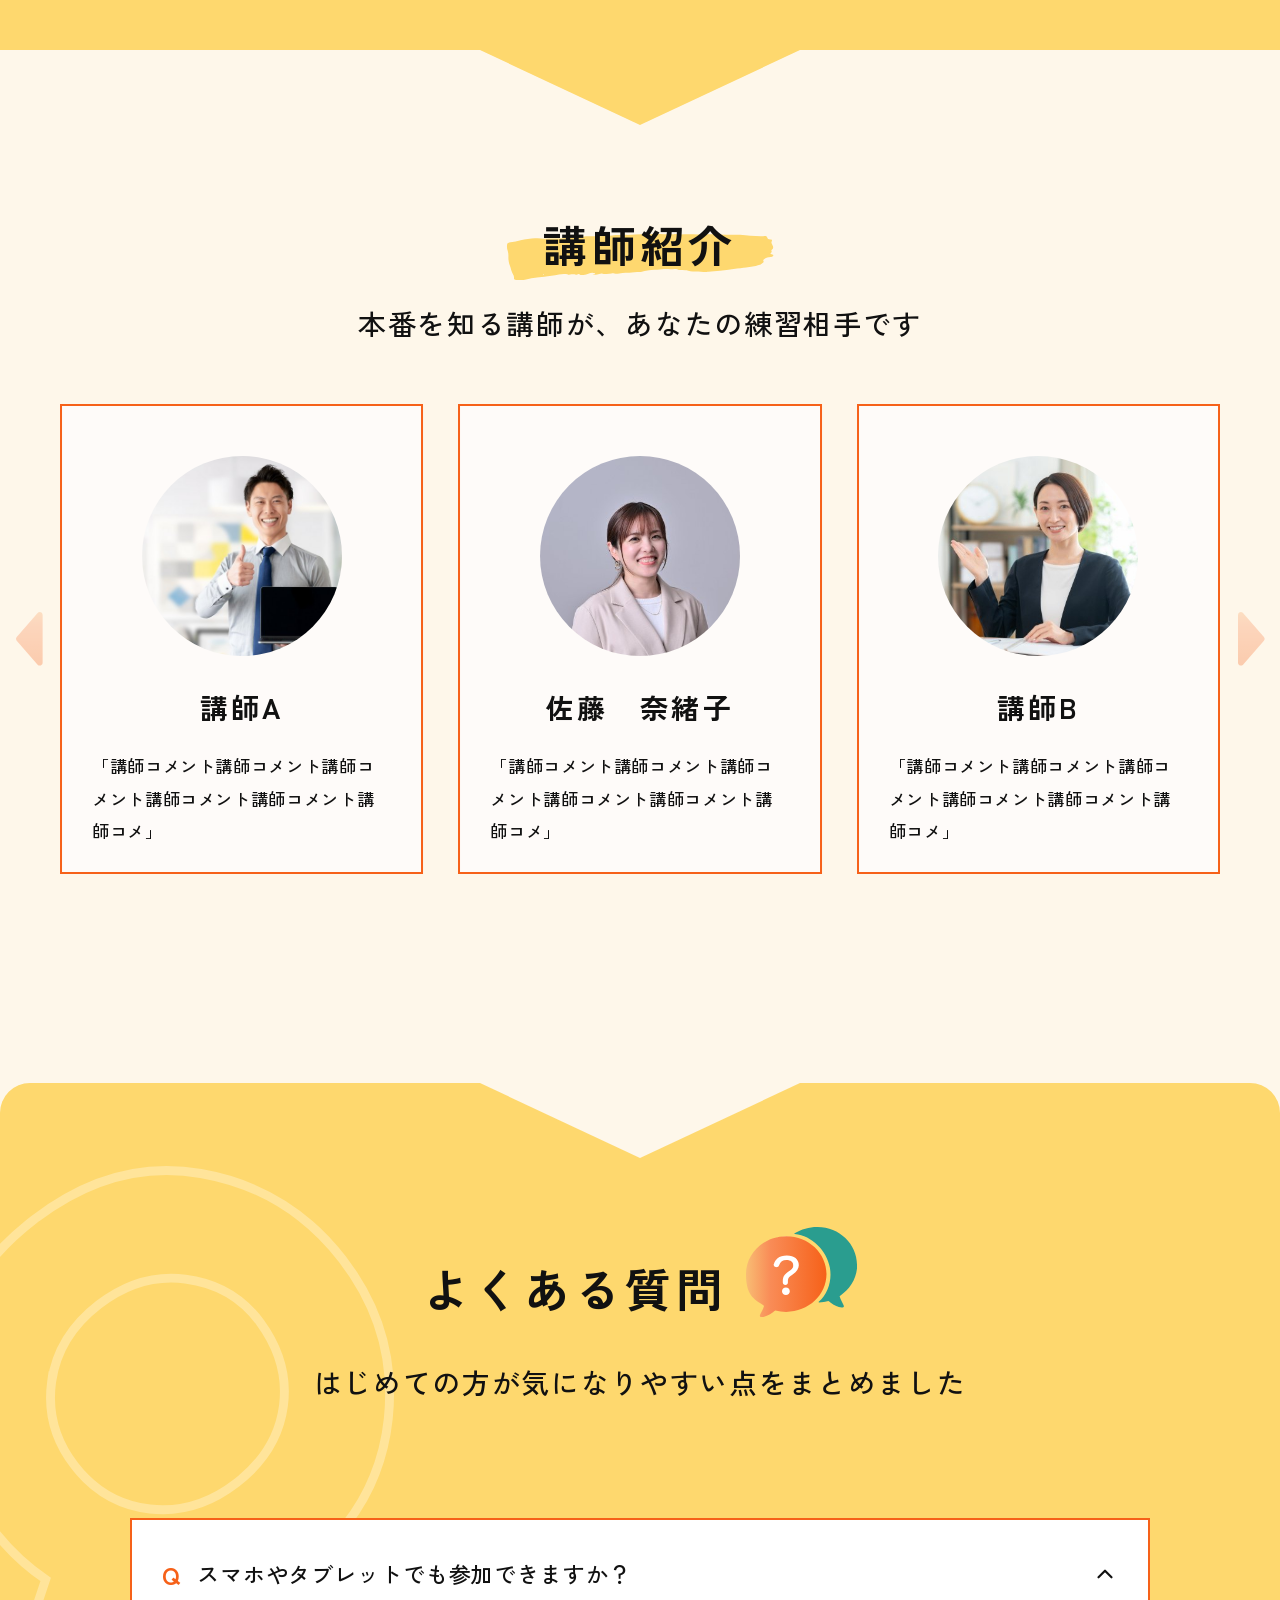
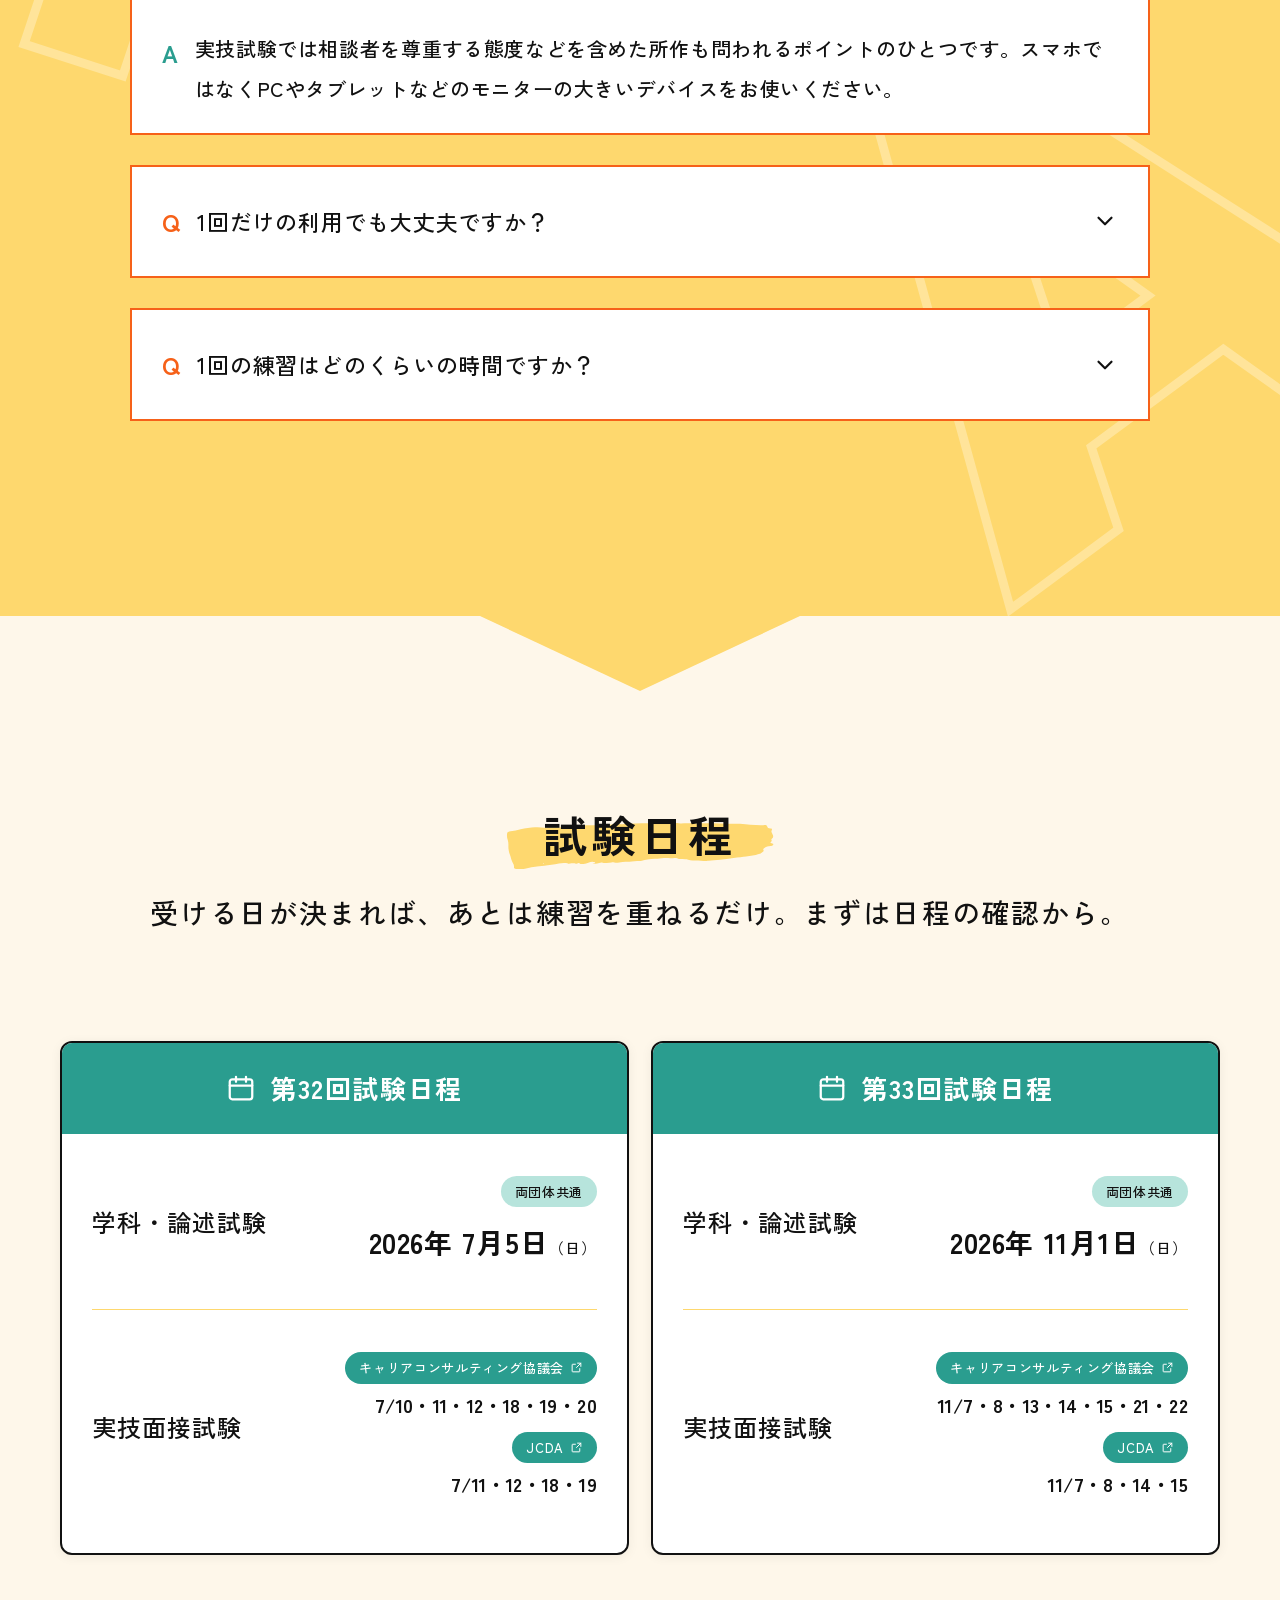
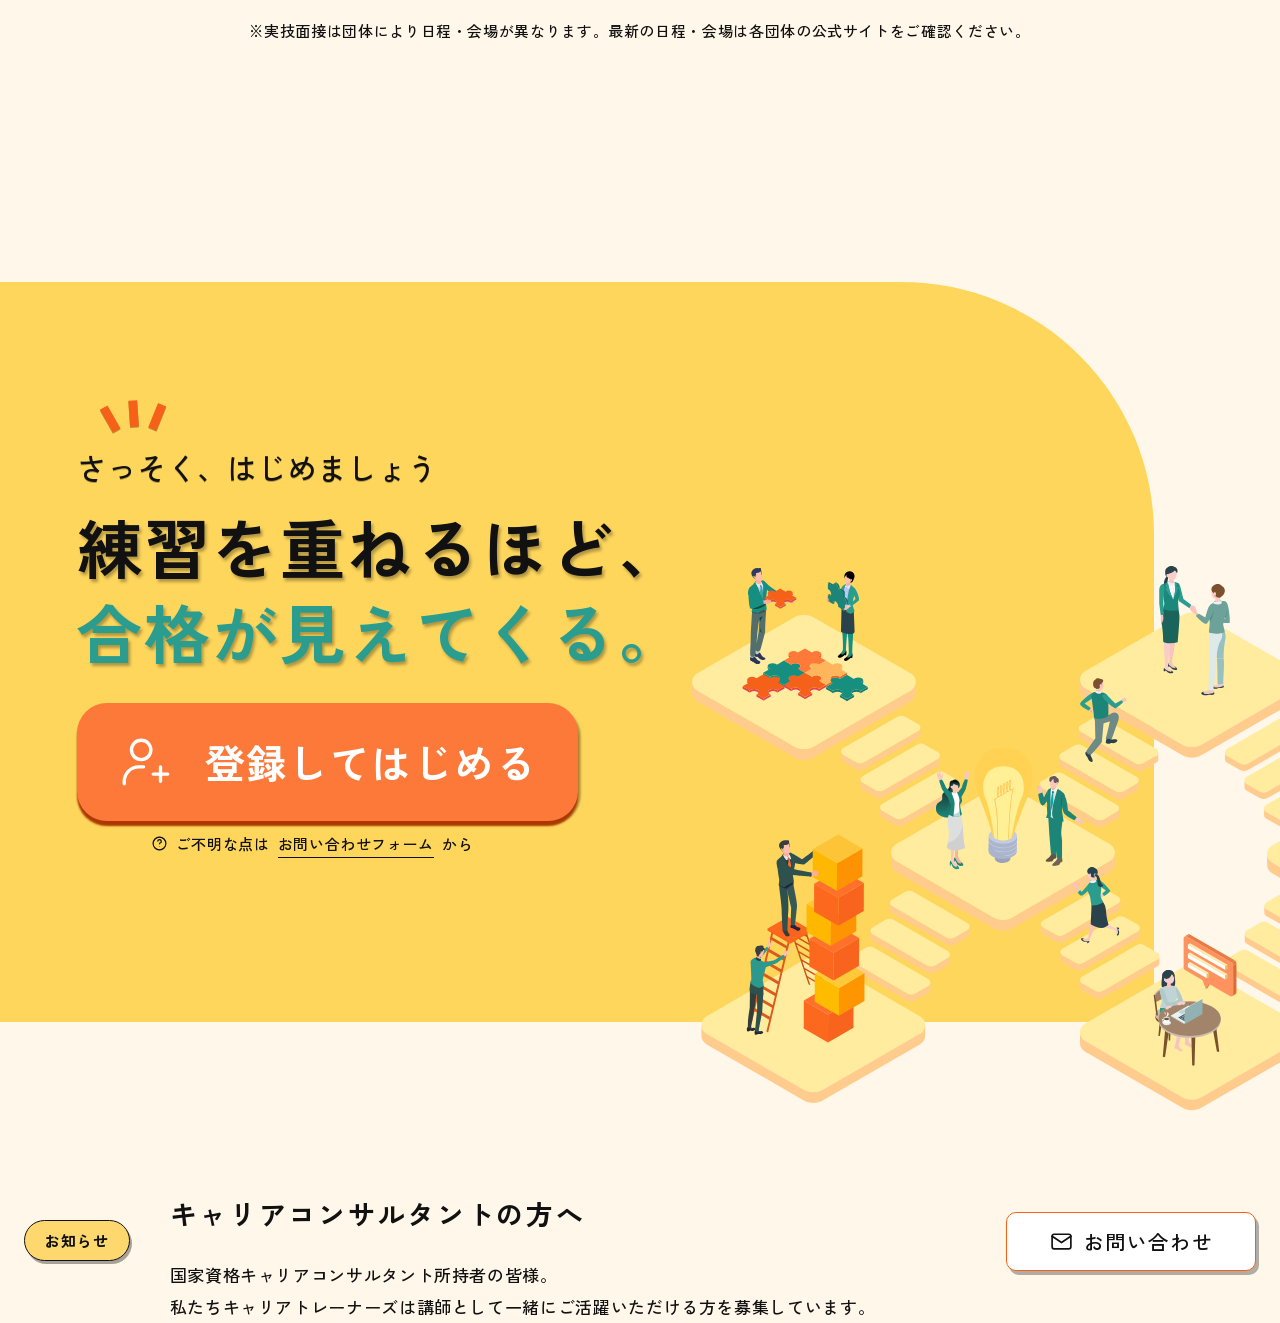
==== commit 48e57590: "簡易パスワードゲートを無効化" ====
--- a/index.html
+++ b/index.html
@@ -33,9 +33,7 @@
     <link rel="preconnect" href="https://fonts.gstatic.com" crossorigin>
     <link href="https://fonts.googleapis.com/css2?family=Google+Sans+Flex:wght@400..700&family=Zen+Kaku+Gothic+New:wght@400;500;700;900&display=swap" rel="stylesheet">
 
-    <!-- 簡易パスワードゲート（本体より先に読み込む） -->
-    <link rel="stylesheet" href="css/components/gate.css?v=1">
-    <script src="js/gate.js?v=1"></script>
+    <!-- 簡易パスワードゲートは無効化中。js/gate.js と css/components/gate.css を読み込めば復活する -->
 
     <!-- CSS は「土台 → レイアウト → 部品 → セクション」の順に読み込む -->
     <link rel="stylesheet" href="css/base/reset.css?v=2">
